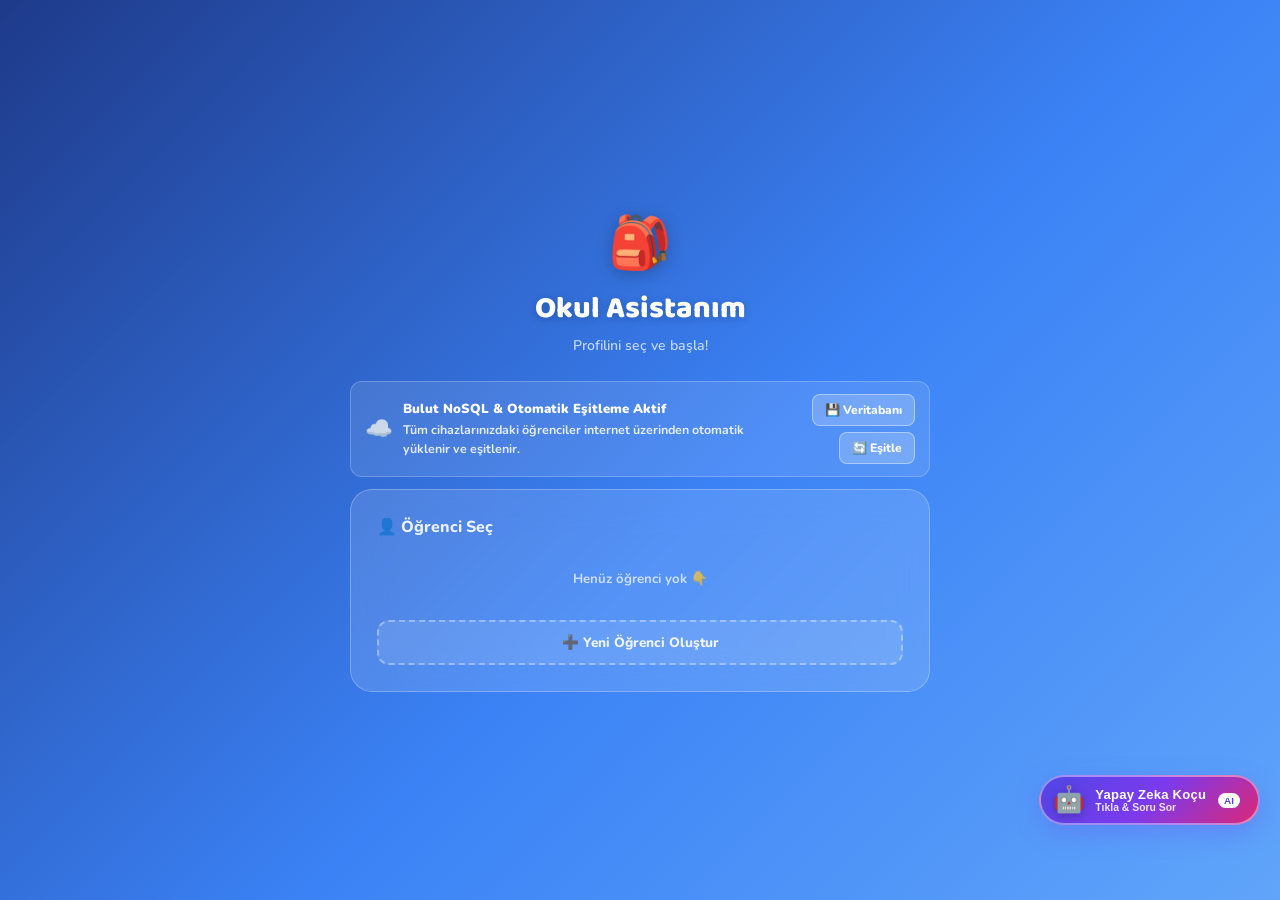
==== index.html @ 0aa65d70 "fix: Replace cloud engine with Puter KV and resilient offline-first sync without false error badges" ====
<!DOCTYPE html>
<html lang="tr">
<head>
  <meta charset="UTF-8"/>
  <meta name="viewport" content="width=device-width, initial-scale=1.0, viewport-fit=cover"/>
  <title>Okul Asistanım 🎒</title>

  <!-- PWA -->
  <link rel="manifest" href="manifest.json"/>
  <meta name="theme-color" content="#3b82f6"/>
  <meta name="mobile-web-app-capable" content="yes"/>
  <!-- iOS -->
  <meta name="apple-mobile-web-app-capable" content="yes"/>
  <meta name="apple-mobile-web-app-status-bar-style" content="black-translucent"/>
  <meta name="apple-mobile-web-app-title" content="Okul"/>
  <link rel="apple-touch-icon" href="icon-192.png"/>
  <!-- Fallback icon (inline SVG as data URI for browsers without PNG) -->
  <link rel="icon" href="data:image/svg+xml,<svg xmlns='http://www.w3.org/2000/svg' viewBox='0 0 100 100'><text y='.9em' font-size='90'>🎒</text></svg>"/>

  <link href="https://fonts.googleapis.com/css2?family=Nunito:wght@400;600;700;800;900&family=Baloo+2:wght@400;600;700;800&display=swap" rel="stylesheet"/>
  <link rel="stylesheet" href="styles.css"/>
</head>
<body>

<!-- ── LOGIN ── -->
<div id="scr-login" class="screen active">
  <div class="login-wrap">
    <div class="login-logo"><span class="logo-icon">🎒</span><h1>Okul Asistanım</h1><p>Profilini seç ve başla!</p></div>

    <!-- Data safety notice -->
    <div class="data-notice">
      <span>☁️</span>
      <div>
        <strong>Bulut NoSQL & Otomatik Eşitleme Aktif</strong>
        Tüm cihazlarınızdaki öğrenciler internet üzerinden otomatik yüklenir ve eşitlenir.
      </div>
      <div style="display:flex;gap:6px;margin-left:auto;flex-wrap:wrap;">
        <button class="notice-imp" onclick="openDatabaseModal()">💾 Veritabanı</button>
        <button class="notice-imp" onclick="CloudDB.pullFromCloud().then(()=>showToast('☁️ Buluttan eşitlendi!','success'))">🔄 Eşitle</button>
      </div>
    </div>
    <div class="glass-card">
      <h2 class="card-label">👤 Öğrenci Seç</h2>
      <div id="studentGrid" class="student-grid"></div>
      <div id="loginPwSection" class="pw-section">
        <div class="selected-info"><span id="selAvatar"></span><span id="selName"></span></div>
        <div class="pw-wrap"><input id="loginPw" type="password" placeholder="Şifreni gir…" onkeydown="if(event.key==='Enter')doLogin()"/><span class="pw-eye" onclick="togglePw('loginPw',this)">👁️</span></div>
        <div id="loginErr" class="err-msg">❌ Şifre yanlış!</div>
        <button class="btn-login" onclick="doLogin()">🚀 Giriş Yap</button>
      </div>
      <button class="btn-new-student" onclick="showScreen('register')">➕ Yeni Öğrenci Oluştur</button>
    </div>
  </div>
</div>

<!-- ── REGISTER ── -->
<div id="scr-register" class="screen">
  <div class="login-wrap">
    <div class="reg-header"><button class="btn-back" onclick="showScreen('login')">← Geri</button><h2>Yeni Öğrenci 🌟</h2></div>
    <div class="glass-card">
      <label class="fl">Avatar Seç</label>
      <div id="avatarPicker" class="avatar-picker"></div>
      <label class="fl">Adın</label>
      <input id="regName" type="text" class="field" placeholder="Adını yaz…" maxlength="20"/>
      <label class="fl">Sınıf</label>
      <select id="regGrade" class="field">
        <option value="1">1. Sınıf</option><option value="2">2. Sınıf</option>
        <option value="3">3. Sınıf</option><option value="4">4. Sınıf</option>
        <option value="5" selected>5. Sınıf</option><option value="6">6. Sınıf</option>
        <option value="7">7. Sınıf</option><option value="8">8. Sınıf</option>
      </select>
      <label class="fl">Şifre <span style="font-weight:600;opacity:.65;font-size:.7rem">(isteğe bağlı)</span></label>
      <div class="pw-wrap"><input id="regPw" type="password" class="field" placeholder="Boş bırakılabilir — şifresiz giriş"/><span class="pw-eye" onclick="togglePw('regPw',this)">👁️</span></div>
      <label class="fl">Şifre Tekrar</label>
      <div class="pw-wrap"><input id="regPw2" type="password" class="field" placeholder="Şifre girdiysen tekrar yaz…"/><span class="pw-eye" onclick="togglePw('regPw2',this)">👁️</span></div>
      <div id="regErr" class="err-msg"></div>
      <button class="btn-login" style="margin-top:10px" onclick="doRegister()">✅ Kaydı Tamamla</button>
    </div>
  </div>
</div>

<!-- ── APP ── -->
<div id="scr-app" class="screen">
  <header class="app-header">
    <div class="ah-logo">🎒 Okul Asistanım</div>
    <div class="ah-right">
      <button class="btn-db-header" onclick="openDatabaseModal()" title="Veritabanı & İşlem Kütüğü (IndexedDB)">💾 <span>Veritabanı</span></button>
      <button class="pp-trigger" onclick="openProfile()">
        <span id="ahAvatar" class="ah-av"></span>
        <span id="ahName" class="ah-name"></span>
        <span class="pp-arrow">▾</span>
      </button>
      <button class="btn-backup" onclick="exportData()" title="Tüm verileri yedekle">💾 Yedek Al</button>
      <button class="btn-logout" onclick="doLogout()">Çıkış</button>
    </div>
  </header>

  <div class="tab-area">

    <!-- SCHEDULE -->
    <div id="tab-schedule" class="tab-panel active">
      <div class="sched-layout">
        <aside class="sched-side">
          <!-- Week nav -->
          <div class="card"><div class="card-h">🗓️ Hafta</div><div class="card-b">
            <div class="week-ctrl">
              <button class="btn-wk" onclick="prevWeek()">←</button>
              <span id="weekLabelTxt" class="week-lbl-txt">Bu Hafta</span>
              <button class="btn-wk" onclick="nextWeek()">→</button>
            </div>
            <button class="btn-apply" onclick="copyLastWeek()" style="margin-top:9px;background:linear-gradient(135deg,#059669,#10b981)">📋 Geçen Haftayı Kopyala</button>
          </div></div>
          <!-- Bulk add -->
          <div class="card"><div class="card-h">⚡ Toplu Ekle</div><div class="card-b">
            <label class="fl" style="margin-bottom:4px">Aktivite</label>
            <select id="bulkActSel" class="field-s"></select>
            <div class="row2" style="margin-top:8px">
              <div class="ig"><label>Başlangıç</label><input type="time" id="schStart" value="08:00"/></div>
              <div class="ig"><label>Bitiş</label><input type="time" id="schEnd" value="14:00"/></div>
            </div>
            <label class="fl" style="margin-bottom:5px">Günler</label>
            <div class="days-tog">
              <button class="dtb on" data-d="1" onclick="togSchDay(this)">Pzt</button>
              <button class="dtb on" data-d="2" onclick="togSchDay(this)">Sal</button>
              <button class="dtb on" data-d="3" onclick="togSchDay(this)">Çar</button>
              <button class="dtb on" data-d="4" onclick="togSchDay(this)">Per</button>
              <button class="dtb on" data-d="5" onclick="togSchDay(this)">Cum</button>
              <button class="dtb" data-d="6" onclick="togSchDay(this)">Cmt</button>
              <button class="dtb" data-d="0" onclick="togSchDay(this)">Paz</button>
            </div>
            <button class="btn-apply" onclick="applyBulkActivity()">✅ Toplu Uygula</button>
          </div></div>
          <!-- Palette -->
          <div class="card"><div class="card-h">🎨 Aktivite</div><div class="card-b">
            <div id="paletteGrid" class="palette"></div>
            <div style="font-size:.68rem;color:var(--muted);font-weight:700;text-align:center;margin-top:7px;">Seç → zaman dilimine tıkla</div>
          </div></div>
          <!-- Stats -->
          <div class="card"><div class="card-h">📊 Günün Özeti</div><div class="card-b" style="display:flex;flex-direction:column;align-items:center">
            <div class="ring-wrap">
              <svg class="ring-svg" width="70" height="70" viewBox="0 0 70 70">
                <defs><linearGradient id="rg" x1="0%" y1="0%" x2="100%" y2="0%">
                  <stop offset="0%" style="stop-color:#3b82f6"/><stop offset="100%" style="stop-color:#8b5cf6"/>
                </linearGradient></defs>
                <circle cx="35" cy="35" r="27" fill="none" stroke="#e2e8f8" stroke-width="7"/>
                <circle id="ringArc" cx="35" cy="35" r="27" fill="none" stroke="url(#rg)" stroke-width="7" stroke-linecap="round"
                  stroke-dasharray="170" stroke-dashoffset="170" transform="rotate(-90 35 35)"/>
              </svg>
              <div class="ring-txt"><div id="ringPct">0%</div><div class="ring-sub">dolu</div></div>
            </div>
            <div id="statsGrid" class="stats-list"></div>
          </div></div>
          <!-- Badges -->
          <div class="card"><div class="card-h">🏆 Rozetler</div><div class="card-b">
            <div class="badge-row">
              <div class="badge" id="bdg-plan">📅 Planlayıcı</div>
              <div class="badge" id="bdg-stud">📚 Çalışkan</div>
              <div class="badge" id="bdg-athl">⚽ Sporcu</div>
              <div class="badge" id="bdg-bal">⚖️ Dengeli</div>
              <div class="badge" id="bdg-earl">🌅 Erken Kuş</div>
            </div>
          </div></div>
          <div class="quote-card"><div id="qText" class="qt"></div><div id="qAuth" class="qa"></div></div>
        </aside>
        <div class="sched-main">
          <div class="motiv-bar"><span id="motivIcon">🌟</span><div><strong id="motivT">Harika bir gün!</strong><div id="motivS">Programını doldurmaya başla 🎯</div></div></div>
          <div id="weekNav" class="week-nav"></div>
          <div class="card">
            <div class="card-h" style="justify-content:space-between">
              <span id="schedTitle">📅 Pazartesi</span>
              <div style="display:flex;gap:8px">
                <span class="sched-tip">✏️ Tıkla → Ata</span>
                <button class="btn-sm" onclick="clearDay()">🗑️ Temizle</button>
              </div>
            </div>
            <div class="card-b" id="schedBody"></div>
          </div>
        </div>
      </div>
    </div>

    <!-- SUBJECTS -->
    <div id="tab-subjects" class="tab-panel">
      <div class="tab-inner">
        <div class="sec-head"><h2>📚 Derslerim</h2><button class="btn-add" onclick="openSubjModal()">➕ Ders Ekle</button></div>
        <div id="subjList" class="subj-list"></div>
      </div>
    </div>

    <!-- HOMEWORK -->
    <div id="tab-homework" class="tab-panel">
      <div class="tab-inner">
        <div class="sec-head"><h2>📝 Ödevlerim</h2><button class="btn-add" onclick="openHwModal()">➕ Ödev Ekle</button></div>
        <div id="hwFilters" class="filter-bar"></div>
        <div id="hwList" class="item-list"></div>
      </div>
    </div>

    <!-- EXAMS -->
    <div id="tab-exams" class="tab-panel">
      <div class="tab-inner">
        <div class="sec-head"><h2>📊 Sınav Sonuçları</h2><button class="btn-add" onclick="openExamModal()">➕ Sınav Ekle</button></div>
        <div id="examFilters" class="filter-bar"></div>
        <div id="examAvgs" class="exam-avgs"></div>
        <div id="examList" class="item-list"></div>
      </div>
    </div>

    <!-- NOTES -->
    <div id="tab-notes" class="tab-panel">
      <div class="tab-inner">
        <div class="sec-head"><h2>🗒️ Notlarım</h2><button class="btn-add" onclick="openNoteModal()">➕ Not Ekle</button></div>
        <div id="notesList"></div>
      </div>
    </div>

    <!-- PRACTICE -->
    <div id="tab-practice" class="tab-panel">
      <div class="tab-inner">
        <div class="sec-head"><h2>🔢 Çalışmalarım</h2><button class="btn-add" onclick="openPrModal()">➕ Çalışma Ekle</button></div>
        <div id="prFilters" class="filter-bar"></div>
        <div id="prOverview" class="exam-avgs"></div>
        <div id="prList" class="item-list"></div>
      </div>
    </div>

  </div><!-- tab-area -->

  <nav class="bot-nav">
    <button class="ni active" data-tab="schedule" onclick="switchTab('schedule',this)"><span>📅</span><b>Programım</b></button>
    <button class="ni" data-tab="subjects" onclick="switchTab('subjects',this)"><span>📚</span><b>Dersler</b></button>
    <button class="ni" data-tab="homework" onclick="switchTab('homework',this)"><span>📝</span><b>Ödevler</b><em id="hwBadge" class="n-badge"></em></button>
    <button class="ni" data-tab="exams" onclick="switchTab('exams',this)"><span>📊</span><b>Sınavlar</b></button>
    <button class="ni" data-tab="notes" onclick="switchTab('notes',this)"><span>🗒️</span><b>Notlarım</b></button>
    <button class="ni" data-tab="practice" onclick="switchTab('practice',this)"><span>🔢</span><b>Çalışma</b></button>
  </nav>
  <!-- PROFILE PANEL -->
  <div id="profileOverlay" class="profile-overlay" onclick="closeProfile()"></div>
  <div id="profilePanel" class="profile-panel">
    <div class="pp-hdr">
      <div class="pp-hdr-left">
        <span id="ppAvatar" class="pp-av-big"></span>
        <div><div id="ppName" class="pp-nm"></div><div id="ppGrade" class="pp-gr"></div></div>
      </div>
      <button class="pp-close" onclick="closeProfile()">✕</button>
    </div>
    <div class="pp-body">
      <div class="pp-sec"><div class="pp-sec-h">📅 Bugünün Özeti</div><div id="ppSummary"></div></div>
      <div class="pp-sec"><div class="pp-sec-h">💡 Asistan Önerileri</div><div id="ppRecs"></div></div>
      <div class="pp-sec"><div class="pp-sec-h">🔐 Şifre Ayarları</div><div id="ppPwSection"></div></div>
    </div>
  </div>

</div><!-- scr-app -->

<!-- MODAL -->
<div id="overlay" class="overlay" onclick="handleOvClick(event)">
  <div class="modal"><div class="modal-head"><span id="modalTitle" class="modal-ttl"></span><button class="modal-x" onclick="closeModal()">✕</button></div><div id="modalBody"></div></div>
</div>

<!-- TOAST -->
<div id="toastWrap" class="toast-wrap"></div>

<script src="https://js.puter.com/v2/"></script>
<script src="db.js"></script>
<script src="cloud-db.js"></script>
<script src="app.js"></script>
<script src="schedule.js"></script>
<script src="subjects.js"></script>
<script src="homework.js"></script>
<script src="exams.js"></script>
<script src="notes.js"></script>
<script src="practice.js"></script>
<script src="ai-bot.js"></script>

<!-- Service Worker kaydı (PWA) -->
<script>
if ('serviceWorker' in navigator) {
  window.addEventListener('load', () => {
    navigator.serviceWorker.register('./sw.js')
      .catch(() => {}); // Sessizce başarısız ol (local file'da normal)
  });
}
</script>
</body>
</html>
---- styles.css ----
/* ── VARS & RESET ── */
*,*::before,*::after{box-sizing:border-box;margin:0;padding:0}
:root{
  --bg:#f0f4ff;--surf:#fff;--bdr:#e2e8f8;--txt:#1e2a4a;--muted:#7a8aaa;
  --blue:#3b82f6;--ind:#6366f1;--pur:#8b5cf6;--grn:#10b981;--amb:#f59e0b;--red:#ef4444;--pink:#ec4899;
  --sh:0 2px 14px rgba(60,80,160,.10);--sh2:0 6px 30px rgba(60,80,160,.16);
  --r:14px;--rs:9px;--t:.2s cubic-bezier(.4,0,.2,1)
}
html{scroll-behavior:smooth}
body{font-family:'Nunito',sans-serif;background:var(--bg);color:var(--txt);min-height:100vh}
::-webkit-scrollbar{width:5px}::-webkit-scrollbar-thumb{background:#c0c8e0;border-radius:10px}

/* ── SCREENS ── */
.screen{display:none;min-height:100vh;flex-direction:column}
.screen.active{display:flex}

/* ── LOGIN / REGISTER ── */
#scr-login,#scr-register{
  background:linear-gradient(135deg,#1e3a8a 0%,#3b82f6 55%,#60a5fa 100%);
  align-items:center;justify-content:center;padding:28px 16px
}
.login-wrap{width:100%;max-width:580px}
.login-logo{text-align:center;margin-bottom:26px}
.logo-icon{font-size:3.2rem;display:block;filter:drop-shadow(0 3px 8px rgba(0,0,0,.25));margin-bottom:6px}
.login-logo h1{font-family:'Baloo 2',cursive;font-size:1.9rem;font-weight:800;color:#fff;text-shadow:0 2px 8px rgba(0,0,0,.2)}
.login-logo p{font-size:.88rem;color:rgba(255,255,255,.7);font-weight:600;margin-top:3px}
.glass-card{background:rgba(255,255,255,.13);backdrop-filter:blur(18px);border:1.5px solid rgba(255,255,255,.25);border-radius:22px;padding:26px}
.card-label{color:#fff;font-size:1rem;font-weight:800;margin-bottom:14px;opacity:.9}
.student-grid{display:grid;grid-template-columns:repeat(auto-fill,minmax(110px,1fr));gap:10px;margin-bottom:14px}
.s-card{background:rgba(255,255,255,.15);border:2px solid rgba(255,255,255,.2);border-radius:14px;padding:14px 8px;text-align:center;cursor:pointer;transition:var(--t)}
.s-card:hover,.s-card.sel{background:rgba(255,255,255,.28);border-color:rgba(255,255,255,.65);transform:translateY(-3px)}
.s-card .sav{font-size:2rem;display:block;margin-bottom:5px}
.s-card .snm{font-size:.8rem;font-weight:800;color:#fff}
.s-card .sgr{font-size:.68rem;font-weight:700;color:rgba(255,255,255,.65);margin-top:2px}
.pw-section{background:rgba(255,255,255,.1);border-radius:12px;padding:14px;margin-bottom:12px;display:none;animation:fadeUp .25s ease}
.pw-section.show{display:block}
@keyframes fadeUp{from{opacity:0;transform:translateY(5px)}to{opacity:1;transform:translateY(0)}}
.selected-info{display:flex;align-items:center;gap:10px;margin-bottom:10px;font-size:1rem;font-weight:800;color:#fff}
.pw-wrap{position:relative}
.pw-wrap input,.field{width:100%;padding:10px 42px 10px 13px;border:1.5px solid rgba(255,255,255,.3);border-radius:9px;background:rgba(255,255,255,.15);color:#fff;font-family:'Nunito',sans-serif;font-size:.9rem;font-weight:700;outline:none;transition:border-color var(--t)}
.pw-wrap input::placeholder,.field::placeholder{color:rgba(255,255,255,.45)}
.pw-wrap input:focus,.field:focus{border-color:rgba(255,255,255,.7);background:rgba(255,255,255,.22)}
.field{padding:10px 13px;margin-bottom:4px}
select.field option{background:#1e3a8a;color:#fff}
.pw-eye{position:absolute;right:12px;top:50%;transform:translateY(-50%);cursor:pointer;font-size:.95rem}
.err-msg{font-size:.76rem;color:#fca5a5;font-weight:700;margin-top:5px;display:none}
.err-msg.show{display:block}
.btn-login{width:100%;padding:11px;background:#fff;color:#1e3a8a;border:none;border-radius:9px;font-family:'Nunito',sans-serif;font-size:.92rem;font-weight:800;cursor:pointer;transition:var(--t);display:block;margin-top:10px}
.btn-login:hover{background:#e0e7ff;transform:translateY(-1px)}
.btn-new-student{width:100%;padding:11px;background:rgba(255,255,255,.1);color:rgba(255,255,255,.9);border:2px dashed rgba(255,255,255,.35);border-radius:12px;font-family:'Nunito',sans-serif;font-size:.85rem;font-weight:800;cursor:pointer;transition:var(--t);display:flex;align-items:center;justify-content:center;gap:8px;margin-top:8px}
.btn-new-student:hover{background:rgba(255,255,255,.2);border-color:rgba(255,255,255,.6)}

/* data safety notice on login */
.data-notice{display:flex;align-items:center;gap:10px;background:rgba(255,255,255,.1);border:1.5px solid rgba(255,255,255,.22);border-radius:12px;padding:12px 14px;margin-bottom:12px;font-size:.78rem;font-weight:700;color:rgba(255,255,255,.85);line-height:1.45}
.data-notice span{font-size:1.4rem;flex-shrink:0}
.data-notice strong{display:block;font-weight:900;font-size:.82rem;color:#fff;margin-bottom:2px}
.notice-imp{margin-left:auto;flex-shrink:0;padding:7px 12px;background:rgba(255,255,255,.2);border:1.5px solid rgba(255,255,255,.4);color:#fff;border-radius:8px;font-family:'Nunito',sans-serif;font-size:.76rem;font-weight:800;cursor:pointer;white-space:nowrap;transition:var(--t)}
.notice-imp:hover{background:rgba(255,255,255,.32)}
.reg-header{display:flex;align-items:center;gap:12px;margin-bottom:20px}
.btn-back{background:rgba(255,255,255,.15);border:1.5px solid rgba(255,255,255,.3);color:#fff;border-radius:9px;padding:7px 14px;font-family:'Nunito',sans-serif;font-size:.82rem;font-weight:800;cursor:pointer;transition:var(--t)}
.btn-back:hover{background:rgba(255,255,255,.25)}
.reg-header h2{font-family:'Baloo 2',cursive;font-size:1.35rem;font-weight:800;color:#fff}
.fl{display:block;font-size:.7rem;font-weight:800;color:rgba(255,255,255,.75);text-transform:uppercase;letter-spacing:.5px;margin-bottom:5px;margin-top:10px}
.avatar-picker{display:grid;grid-template-columns:repeat(6,1fr);gap:7px;margin-bottom:6px}
.av-opt{aspect-ratio:1;display:flex;align-items:center;justify-content:center;font-size:1.5rem;border-radius:9px;border:2px solid rgba(255,255,255,.2);background:rgba(255,255,255,.1);cursor:pointer;transition:var(--t)}
.av-opt:hover,.av-opt.sel{background:rgba(255,255,255,.3);border-color:#fff;transform:scale(1.1)}

/* ── APP ── */
#scr-app{background:var(--bg)}
.app-header{background:linear-gradient(135deg,#1e3a8a,#3b82f6);color:#fff;height:58px;display:flex;align-items:center;padding:0 18px;gap:10px;box-shadow:0 3px 18px rgba(30,58,138,.3);position:sticky;top:0;z-index:50;flex-shrink:0}
.ah-logo{font-family:'Baloo 2',cursive;font-size:1.1rem;font-weight:800}
.ah-right{margin-left:auto;display:flex;align-items:center;gap:8px}
.ah-av{font-size:1.3rem}
.ah-name{font-size:.8rem;font-weight:800;opacity:.9}
.btn-logout{background:rgba(255,255,255,.15);border:1.5px solid rgba(255,255,255,.3);color:#fff;border-radius:8px;padding:5px 11px;font-family:'Nunito',sans-serif;font-size:.76rem;font-weight:800;cursor:pointer;transition:var(--t)}
.btn-logout:hover{background:rgba(255,255,255,.25)}
.btn-backup{background:rgba(16,185,129,.25);border:1.5px solid rgba(16,185,129,.5);color:#fff;border-radius:8px;padding:5px 11px;font-family:'Nunito',sans-serif;font-size:.76rem;font-weight:800;cursor:pointer;transition:var(--t)}
.btn-backup:hover{background:rgba(16,185,129,.4)}
.tab-area{flex:1;overflow-y:auto;padding-bottom:72px}
.tab-panel{display:none}.tab-panel.active{display:block}
.bot-nav{position:fixed;bottom:0;left:0;right:0;height:66px;background:var(--surf);border-top:1.5px solid var(--bdr);display:flex;z-index:50;box-shadow:0 -3px 16px rgba(60,80,160,.09)}
.ni{flex:1;display:flex;flex-direction:column;align-items:center;justify-content:center;gap:2px;border:none;background:transparent;font-family:'Nunito',sans-serif;cursor:pointer;position:relative;transition:var(--t)}
.ni:hover{background:#f8faff}
.ni span{font-size:1.25rem}
.ni b{font-size:.6rem;font-weight:800;color:var(--muted);letter-spacing:.3px}
.ni.active b{color:var(--blue)}
.ni.active::after{content:'';position:absolute;top:0;left:20%;right:20%;height:3px;background:var(--blue);border-radius:0 0 4px 4px}
.n-badge{display:none;position:absolute;top:8px;right:calc(50% - 16px);background:var(--red);color:#fff;font-size:.58rem;font-weight:900;min-width:15px;height:15px;border-radius:50px;align-items:center;justify-content:center;padding:0 3px;font-style:normal}
.n-badge.show{display:flex}

/* ── TABS INNER ── */
.tab-inner{max-width:860px;margin:0 auto;padding:18px 14px}
.sec-head{display:flex;align-items:center;justify-content:space-between;margin-bottom:14px}
.sec-head h2{font-family:'Baloo 2',cursive;font-size:1.25rem;font-weight:800}
.btn-add{display:inline-flex;align-items:center;gap:5px;padding:8px 16px;background:linear-gradient(135deg,#1e3a8a,#3b82f6);color:#fff;border:none;border-radius:50px;font-family:'Nunito',sans-serif;font-size:.82rem;font-weight:800;cursor:pointer;transition:var(--t)}
.btn-add:hover{opacity:.9;transform:translateY(-1px);box-shadow:0 4px 14px rgba(59,130,246,.4)}
.filter-bar{display:flex;gap:7px;flex-wrap:wrap;margin-bottom:14px}
.fb{padding:5px 13px;border-radius:50px;border:1.5px solid var(--bdr);background:var(--surf);font-family:'Nunito',sans-serif;font-size:.76rem;font-weight:800;cursor:pointer;color:var(--muted);transition:var(--t)}
.fb:hover,.fb.on{background:var(--blue);border-color:var(--blue);color:#fff}
.item-list{display:flex;flex-direction:column;gap:9px}
.empty{text-align:center;padding:44px 20px;color:var(--muted)}
.empty .eic{font-size:2.8rem;margin-bottom:10px}
.empty .etl{font-size:.95rem;font-weight:800;margin-bottom:4px}
.empty .esb{font-size:.8rem;font-weight:600}

/* ── CARDS ── */
.card{background:var(--surf);border-radius:var(--r);box-shadow:var(--sh);border:1.5px solid var(--bdr);overflow:hidden}
.card-h{padding:12px 15px;border-bottom:1.5px solid var(--bdr);font-weight:800;font-size:.88rem;display:flex;align-items:center;gap:7px}
.card-b{padding:13px 15px}

/* ── SCHEDULE ── */
.sched-layout{max-width:1380px;margin:0 auto;padding:18px 14px;display:grid;grid-template-columns:252px 1fr;gap:18px}
.sched-side{display:flex;flex-direction:column;gap:14px}
.sched-main{min-width:0}
.row2{display:grid;grid-template-columns:1fr 1fr;gap:7px;margin-bottom:8px}
.ig label{display:block;font-size:.67rem;font-weight:800;color:var(--muted);text-transform:uppercase;letter-spacing:.4px;margin-bottom:3px}
.ig input[type="time"]{width:100%;padding:7px 8px;border:1.5px solid var(--bdr);border-radius:var(--rs);font-family:'Nunito',sans-serif;font-size:.82rem;font-weight:700;color:var(--txt);background:#f8faff;outline:none}
.ig input[type="time"]:focus{border-color:var(--blue)}
.days-tog{display:flex;gap:3px;flex-wrap:wrap;margin-bottom:8px}
.dtb{flex:1;min-width:24px;padding:4px 2px;border-radius:6px;border:1.5px solid var(--bdr);background:#f8faff;font-family:'Nunito',sans-serif;font-size:.65rem;font-weight:800;cursor:pointer;text-align:center;transition:var(--t);color:var(--muted)}
.dtb.on{background:var(--blue);border-color:var(--blue);color:#fff}
.btn-apply{width:100%;padding:8px;border-radius:var(--rs);background:linear-gradient(135deg,#3b82f6,#6366f1);color:#fff;border:none;font-family:'Nunito',sans-serif;font-weight:800;font-size:.83rem;cursor:pointer;transition:var(--t)}
.btn-apply:hover{opacity:.9;transform:translateY(-1px)}
.palette{display:grid;grid-template-columns:1fr 1fr;gap:5px}
.pi{border-radius:var(--rs);padding:7px 5px;display:flex;flex-direction:column;align-items:center;gap:2px;cursor:pointer;border:2px solid transparent;transition:var(--t);position:relative}
.pi:hover{transform:translateY(-2px)}
.pi-em{font-size:1.25rem}.pi-lbl{font-size:.64rem;font-weight:800;color:#fff;text-align:center;line-height:1.2}
.pi-add{background:#e2e8f8;border:2px dashed #a0aec0}.pi-add .pi-lbl{color:var(--muted)}.pi-add:hover{background:#d1d9f0}
.pi-sil{background:#94a3b8}.pi-sil .pi-lbl{color:#fff}
/* delete button on palette item */
.pi-del{position:absolute;top:3px;right:3px;width:16px;height:16px;border-radius:4px;border:none;background:rgba(0,0,0,.25);color:#fff;font-size:.6rem;display:flex;align-items:center;justify-content:center;cursor:pointer;opacity:0;transition:opacity .15s;line-height:1;padding:0}
.pi:hover .pi-del{opacity:1}
.pi-del:hover{background:rgba(0,0,0,.5)}
/* old static color classes kept for fallback compatibility */
.pi-okul{background:#3b82f6}.pi-odev{background:#8b5cf6}.pi-oyun{background:#f59e0b}.pi-spor{background:#10b981}
.pi-yemek{background:#ef4444}.pi-uyku{background:#6366f1}.pi-dinl{background:#ec4899}
/* ring */
.ring-wrap{position:relative;display:inline-flex;align-items:center;justify-content:center;margin:0 auto 12px}
.ring-svg{transform:rotate(-90deg)}
.ring-txt{position:absolute;text-align:center}
#ringPct{font-family:'Baloo 2',cursive;font-size:1.15rem;font-weight:900}
.ring-sub{font-size:.6rem;font-weight:800;color:var(--muted)}
.stats-list{width:100%;display:flex;flex-direction:column;gap:6px}
.stat-r{display:flex;align-items:center;gap:7px}
.stat-dot{width:8px;height:8px;border-radius:50%;flex-shrink:0}
.stat-lbl{font-size:.76rem;font-weight:700;flex:1}
.stat-val{font-size:.74rem;font-weight:800;color:var(--muted)}
.stat-bar{flex:2;height:5px;background:var(--bdr);border-radius:50px;overflow:hidden}
.stat-fill{height:100%;border-radius:50px;transition:width .5s}
/* badges */
.badge-row{display:flex;flex-wrap:wrap;gap:5px}
.badge{background:linear-gradient(135deg,#fef3c7,#fde68a);border:1.5px solid #f59e0b;border-radius:50px;padding:3px 9px;font-size:.68rem;font-weight:800;color:#92400e;display:flex;align-items:center;gap:3px;opacity:.3;transition:opacity .4s,transform .4s}
.badge.on{opacity:1;transform:scale(1.05)}
/* quote */
.quote-card{background:linear-gradient(135deg,#fef3c7,#fffbeb);border:1.5px solid #fde68a;border-radius:var(--r);padding:12px 14px;font-size:.78rem;font-weight:700;color:#92400e;line-height:1.5;position:relative}
.quote-card::before{content:'"';font-size:2.4rem;font-family:'Baloo 2',cursive;position:absolute;top:-2px;left:7px;opacity:.18;line-height:1;color:#f59e0b}
.qt{padding-left:13px}.qa{margin-top:4px;padding-left:13px;font-size:.67rem;opacity:.65}
/* motiv */
.motiv-bar{background:linear-gradient(135deg,#059669,#10b981);color:#fff;border-radius:var(--r);padding:11px 15px;display:flex;align-items:center;gap:10px;box-shadow:0 4px 14px rgba(16,185,129,.28);margin-bottom:14px}
.motiv-bar span{font-size:1.5rem}
.motiv-bar strong{font-weight:900;font-size:.9rem;display:block}
.motiv-bar div div{font-size:.8rem;font-weight:700;opacity:.9}
/* week nav */
.week-nav{display:flex;gap:5px;margin-bottom:14px;flex-wrap:wrap}
.dtab{flex:1;min-width:68px;padding:7px 5px;border-radius:var(--rs);background:var(--surf);border:1.5px solid var(--bdr);text-align:center;cursor:pointer;transition:var(--t);box-shadow:var(--sh)}
.dtab:hover{border-color:var(--blue);transform:translateY(-2px)}
.dtab.on{background:linear-gradient(135deg,#1e3a8a,#3b82f6);border-color:transparent;color:#fff;box-shadow:0 4px 14px rgba(59,130,246,.35);transform:translateY(-2px)}
.dtab .dn{font-size:.73rem;font-weight:800}
.dtab .df{margin-top:3px;height:3px;border-radius:50px;background:rgba(59,130,246,.2);overflow:hidden}
.dtab.on .df{background:rgba(255,255,255,.25)}
.dtab .dfb{height:100%;background:var(--blue);border-radius:50px;transition:width .5s}
.dtab.on .dfb{background:rgba(255,255,255,.8)}
.sched-tip{font-size:.73rem;color:var(--muted);font-weight:600;background:#f0f4ff;padding:4px 10px;border-radius:50px;border:1px solid var(--bdr)}
.btn-sm{padding:4px 10px;border-radius:50px;border:1.5px solid var(--bdr);background:#f8faff;font-family:'Nunito',sans-serif;font-size:.73rem;font-weight:800;cursor:pointer;transition:var(--t)}
.btn-sm:hover{background:#e2e8f0}
/* time slots */
.tslot{display:grid;grid-template-columns:52px 1fr;margin-bottom:3px;border-radius:var(--rs);overflow:hidden}
.tlbl{background:#f8faff;border:1.5px solid var(--bdr);border-right:none;display:flex;flex-direction:column;align-items:center;justify-content:center;padding:5px 3px;border-radius:var(--rs) 0 0 var(--rs)}
.tlbl .th{font-size:.73rem;font-weight:800}
.now-b{display:inline-flex;align-items:center;background:#10b981;color:#fff;font-size:.57rem;font-weight:800;padding:1px 5px;border-radius:50px;animation:pulse 2s infinite}
@keyframes pulse{0%,100%{opacity:1}50%{opacity:.5}}
.sc{border:1.5px solid var(--bdr);border-left:none;border-radius:0 var(--rs) var(--rs) 0;min-height:43px;display:flex;align-items:center;padding:5px 10px;cursor:pointer;position:relative;overflow:hidden;transition:var(--t);background:#fafbff}
.sc::before{content:'';position:absolute;left:0;top:0;bottom:0;width:4px;background:transparent;transition:var(--t)}
.sc:hover{background:#f0f4ff}
.sc.c-okul{background:#eff6ff}.sc.c-okul::before{background:#3b82f6}
.sc.c-odev{background:#f5f3ff}.sc.c-odev::before{background:#8b5cf6}
.sc.c-oyun{background:#fffbeb}.sc.c-oyun::before{background:#f59e0b}
.sc.c-spor{background:#ecfdf5}.sc.c-spor::before{background:#10b981}
.sc.c-yemek{background:#fef2f2}.sc.c-yemek::before{background:#ef4444}
.sc.c-uyku{background:#eef2ff}.sc.c-uyku::before{background:#6366f1}
.sc.c-dinlenme{background:#fdf2f8}.sc.c-dinlenme::before{background:#ec4899}
.sc-inner{display:flex;align-items:center;gap:7px}
.sc-em{font-size:1rem}
.sc-nm{font-size:.78rem;font-weight:800}
.sc-nt{font-size:.68rem;font-weight:600;color:var(--muted);margin-top:1px}
.sc-empty{color:#c5cee8;font-size:.72rem;font-weight:700}

/* ── SUBJECTS ── */
.subj-list{display:grid;grid-template-columns:repeat(auto-fill,minmax(250px,1fr));gap:11px}
.sj-card{background:var(--surf);border-radius:var(--r);border:1.5px solid var(--bdr);box-shadow:var(--sh);padding:14px;display:flex;align-items:center;gap:11px;position:relative;overflow:hidden;transition:var(--t)}
.sj-card:hover{transform:translateY(-2px);box-shadow:var(--sh2)}
.sj-bar{position:absolute;left:0;top:0;bottom:0;width:5px}
.sj-icon{width:42px;height:42px;border-radius:11px;display:flex;align-items:center;justify-content:center;font-size:1.35rem;flex-shrink:0}
.sj-nm{font-size:.88rem;font-weight:800}
.sj-tc{font-size:.7rem;font-weight:600;color:var(--muted);margin-top:2px}
.sj-acts{display:flex;gap:4px;margin-left:auto}
.ib{width:28px;height:28px;border-radius:7px;border:1.5px solid var(--bdr);background:#f8faff;cursor:pointer;font-size:.82rem;display:flex;align-items:center;justify-content:center;transition:var(--t)}
.ib:hover{background:#e2e8f0;transform:scale(1.05)}.ib.del:hover{background:#fef2f2;border-color:#fca5a5}

/* ── HOMEWORK ── */
.hw-card{background:var(--surf);border-radius:var(--r);border:1.5px solid var(--bdr);box-shadow:var(--sh);padding:13px 15px;display:flex;align-items:flex-start;gap:11px;transition:var(--t)}
.hw-card:hover{transform:translateX(2px)}
.hw-card.done{opacity:.55}
.hw-chk{width:23px;height:23px;border-radius:7px;border:2px solid var(--bdr);flex-shrink:0;cursor:pointer;display:flex;align-items:center;justify-content:center;transition:var(--t);margin-top:2px;font-size:.88rem}
.hw-chk:hover{border-color:var(--blue)}
.hw-card.done .hw-chk{background:var(--grn);border-color:var(--grn);color:#fff}
.hw-inf{flex:1;min-width:0}
.hw-ttl{font-size:.88rem;font-weight:800}
.hw-card.done .hw-ttl{text-decoration:line-through;opacity:.6}
.hw-meta{display:flex;gap:7px;align-items:center;margin-top:4px;flex-wrap:wrap}
.subj-tag{font-size:.66rem;font-weight:800;padding:2px 8px;border-radius:50px;color:#fff}
.hw-due{font-size:.7rem;font-weight:700;color:var(--muted)}
.hw-due.urg{color:var(--red);font-weight:800}
.hw-due.soo{color:var(--amb);font-weight:800}
.prio-dot{width:7px;height:7px;border-radius:50%;flex-shrink:0}
.hw-nt{font-size:.7rem;color:var(--muted);font-weight:600;margin-top:2px}
.hw-acts{display:flex;gap:4px;margin-left:auto}

/* ── EXAMS ── */
.exam-avgs{display:grid;grid-template-columns:repeat(auto-fill,minmax(150px,1fr));gap:10px;margin-bottom:18px}
.avg-card{background:var(--surf);border-radius:var(--r);border:1.5px solid var(--bdr);box-shadow:var(--sh);padding:13px;text-align:center}
.avg-subj{font-size:.75rem;font-weight:800;color:var(--muted);margin-bottom:3px}
.avg-scr{font-family:'Baloo 2',cursive;font-size:1.75rem;font-weight:900}
.avg-lbl{font-size:.66rem;font-weight:700;color:var(--muted)}
.exam-card{background:var(--surf);border-radius:var(--r);border:1.5px solid var(--bdr);box-shadow:var(--sh);padding:13px 15px;display:flex;align-items:center;gap:11px;transition:var(--t)}
.exam-card:hover{transform:translateX(2px)}
.ex-score{width:50px;height:50px;border-radius:12px;display:flex;flex-direction:column;align-items:center;justify-content:center;flex-shrink:0}
.ex-sv{font-family:'Baloo 2',cursive;font-size:1.2rem;font-weight:900;line-height:1}
.ex-sm{font-size:.58rem;font-weight:700;opacity:.65}
.ex-inf{flex:1}
.ex-sub{font-size:.86rem;font-weight:800}
.ex-meta{display:flex;gap:7px;margin-top:3px;flex-wrap:wrap;align-items:center}
.ex-typ{font-size:.66rem;font-weight:800;padding:2px 8px;border-radius:50px}
.ty-y{background:#eff6ff;color:#3b82f6}.ty-s{background:#f5f3ff;color:#8b5cf6}
.ex-dt{font-size:.7rem;font-weight:600;color:var(--muted)}
.ex-nt{font-size:.7rem;color:var(--muted);margin-top:2px}
.ex-acts{display:flex;gap:4px}
.sa{color:#3b82f6}.sb{color:#10b981}.sc2{color:#f59e0b}.sd{color:#ef4444}
.sa-bg{background:#eff6ff}.sb-bg{background:#ecfdf5}.sc2-bg{background:#fffbeb}.sd-bg{background:#fef2f2}

/* ── NOTES ── */
.notes-group{margin-bottom:18px}
.ng-head{display:flex;align-items:center;gap:7px;margin-bottom:9px}
.ng-dot{width:9px;height:9px;border-radius:50%}
.ng-nm{font-size:.88rem;font-weight:800}
.ng-cnt{font-size:.7rem;color:var(--muted);font-weight:700;margin-left:4px}
.notes-grid{display:grid;grid-template-columns:repeat(auto-fill,minmax(230px,1fr));gap:9px}
.note-card{background:var(--surf);border-radius:var(--r);border:1.5px solid var(--bdr);box-shadow:var(--sh);padding:13px;cursor:pointer;transition:var(--t);position:relative}
.note-card:hover{transform:translateY(-2px);box-shadow:var(--sh2)}
.nc-acts{position:absolute;top:7px;right:7px;display:flex;gap:4px;opacity:0;transition:var(--t)}
.note-card:hover .nc-acts{opacity:1}
.nc-ttl{font-size:.85rem;font-weight:800;margin-bottom:5px}
.nc-prev{font-size:.74rem;color:var(--muted);font-weight:600;line-height:1.5;display:-webkit-box;-webkit-line-clamp:3;-webkit-box-orient:vertical;overflow:hidden}
.nc-dt{font-size:.64rem;color:var(--muted);font-weight:700;margin-top:7px}
.note-view{font-size:.86rem;font-weight:600;color:var(--txt);line-height:1.7;white-space:pre-wrap;background:#f8faff;border-radius:var(--rs);padding:13px;min-height:80px;border:1.5px solid var(--bdr)}

/* ── MODAL ── */
.overlay{position:fixed;inset:0;background:rgba(15,23,42,.55);backdrop-filter:blur(4px);z-index:200;display:flex;align-items:center;justify-content:center;opacity:0;pointer-events:none;transition:opacity .22s}
.overlay.open{opacity:1;pointer-events:all}
.modal{background:var(--surf);border-radius:20px;padding:24px;width:min(500px,95vw);max-height:90vh;overflow-y:auto;box-shadow:0 22px 70px rgba(0,0,0,.24);transform:scale(.96) translateY(8px);transition:transform .22s cubic-bezier(.34,1.56,.64,1)}
.overlay.open .modal{transform:scale(1) translateY(0)}
.modal-head{display:flex;align-items:center;justify-content:space-between;margin-bottom:16px}
.modal-ttl{font-family:'Baloo 2',cursive;font-size:1.1rem;font-weight:800}
.modal-x{width:28px;height:28px;border-radius:7px;border:1.5px solid var(--bdr);background:#f8faff;cursor:pointer;font-size:.95rem;display:flex;align-items:center;justify-content:center;transition:var(--t)}
.modal-x:hover{background:#e2e8f0}
.mfg{margin-bottom:13px}
.mfg label{display:block;font-size:.71rem;font-weight:800;color:var(--muted);text-transform:uppercase;letter-spacing:.4px;margin-bottom:5px}
.mfg input,.mfg select,.mfg textarea{width:100%;padding:9px 12px;border:1.5px solid var(--bdr);border-radius:var(--rs);font-family:'Nunito',sans-serif;font-size:.87rem;font-weight:600;color:var(--txt);background:#f8faff;outline:none;transition:border-color var(--t)}
.mfg input:focus,.mfg select:focus,.mfg textarea:focus{border-color:var(--blue);background:#fff}
.mfg textarea{resize:vertical;min-height:90px}
.m2{display:grid;grid-template-columns:1fr 1fr;gap:11px}
.mfoot{display:flex;gap:9px;margin-top:16px}
.btn-save{flex:1;padding:10px;background:linear-gradient(135deg,#1e3a8a,#3b82f6);color:#fff;border:none;border-radius:var(--rs);font-family:'Nunito',sans-serif;font-weight:800;font-size:.87rem;cursor:pointer;transition:var(--t)}
.btn-save:hover{opacity:.9;transform:translateY(-1px)}
.btn-cancel{padding:10px 18px;background:#f1f5f9;color:var(--muted);border:none;border-radius:var(--rs);font-family:'Nunito',sans-serif;font-weight:800;font-size:.87rem;cursor:pointer;transition:var(--t)}
.btn-cancel:hover{background:#e2e8f0}
/* schedule modal cats */
.scat-grid{display:grid;grid-template-columns:repeat(4,1fr);gap:7px;margin-bottom:13px}
.scat-btn{display:flex;flex-direction:column;align-items:center;gap:4px;padding:9px 5px;border-radius:var(--rs);border:2px solid var(--bdr);cursor:pointer;transition:var(--t);background:#f8faff}
.scat-btn:hover{transform:translateY(-2px);border-color:var(--blue)}
.scat-btn.sel{border-color:transparent;color:#fff}
.scat-btn.mc-okul.sel{background:#3b82f6}.scat-btn.mc-odev.sel{background:#8b5cf6}.scat-btn.mc-oyun.sel{background:#f59e0b}
.scat-btn.mc-spor.sel{background:#10b981}.scat-btn.mc-yemek.sel{background:#ef4444}
.scat-btn.mc-uyku.sel{background:#6366f1}.scat-btn.mc-dinlenme.sel{background:#ec4899}
.scat-btn .se{font-size:1.25rem}.scat-btn .sl{font-size:.65rem;font-weight:800;text-align:center;line-height:1.2}
/* color picker */
.color-grid{display:flex;flex-wrap:wrap;gap:6px}
.co{width:26px;height:26px;border-radius:7px;cursor:pointer;border:3px solid transparent;transition:var(--t)}
.co:hover,.co.sel{border-color:#1e2a4a;transform:scale(1.15)}
/* priority */
.prio-row{display:grid;grid-template-columns:1fr 1fr 1fr;gap:7px}
.prio-btn{padding:7px 5px;border-radius:var(--rs);border:2px solid var(--bdr);cursor:pointer;text-align:center;transition:var(--t);font-size:.73rem;font-weight:800}
.prio-btn:hover{transform:translateY(-2px)}
.prio-btn.sel{border-color:transparent;color:#fff}
.prio-btn.ph.sel{background:var(--red)}.prio-btn.pn.sel{background:var(--amb)}.prio-btn.pl.sel{background:var(--grn)}

/* ── TOAST ── */
.toast-wrap{position:fixed;bottom:74px;right:14px;z-index:300;display:flex;flex-direction:column;gap:7px}
.toast{background:#1e2a4a;color:#fff;padding:9px 15px;border-radius:11px;font-size:.8rem;font-weight:700;box-shadow:0 6px 24px rgba(0,0,0,.22);animation:tin .28s cubic-bezier(.34,1.56,.64,1);max-width:270px}
@keyframes tin{from{opacity:0;transform:translateX(28px) scale(.9)}to{opacity:1;transform:translateX(0) scale(1)}}
.toast.out{animation:tout .25s ease forwards}
@keyframes tout{to{opacity:0;transform:translateX(28px) scale(.9)}}

/* ── SLOT DELETE BTN ── */
.slot-del{position:absolute;top:4px;right:6px;width:19px;height:19px;border-radius:5px;border:none;background:rgba(0,0,0,.18);color:#fff;font-size:.65rem;cursor:pointer;display:flex;align-items:center;justify-content:center;opacity:0;transition:opacity .15s;padding:0;line-height:1;z-index:2}
.sc:hover .slot-del{opacity:1}
.slot-del:hover{background:rgba(0,0,0,.42)!important}

/* ── PRACTICE CARDS ── */
.pr-card{background:var(--surf);border-radius:var(--r);border:1.5px solid var(--bdr);box-shadow:var(--sh);padding:13px 15px;display:flex;align-items:flex-start;gap:12px;transition:var(--t)}
.pr-card:hover{transform:translateX(2px)}
.pr-score{width:58px;flex-shrink:0;border-radius:12px;display:flex;flex-direction:column;align-items:center;justify-content:center;padding:9px 5px}
.pr-pct{font-family:'Baloo 2',cursive;font-size:1.2rem;font-weight:900;line-height:1}
.pr-lbl2{font-size:.58rem;font-weight:700;opacity:.65;margin-top:2px}
.pr-inf{flex:1;min-width:0}.pr-topic{font-size:.9rem;font-weight:800;margin-bottom:4px}
.pr-meta{display:flex;gap:7px;align-items:center;flex-wrap:wrap;margin-bottom:5px}
.pr-stats{display:flex;gap:9px;flex-wrap:wrap;margin-bottom:3px}
.pr-stat{font-size:.74rem;font-weight:800}
.pr-stat.grn{color:#10b981}.pr-stat.red{color:#ef4444}.pr-stat.mut{color:var(--muted)}
.pr-note{font-size:.73rem;color:var(--muted);font-weight:600;margin-top:3px;line-height:1.5}
.pr-acts{display:flex;gap:4px;flex-shrink:0}

/* ── WEEK CONTROLS ── */
.week-ctrl{display:flex;align-items:center;gap:6px}
.btn-wk{width:30px;height:30px;border-radius:8px;border:1.5px solid var(--bdr);background:#f8faff;font-size:1rem;cursor:pointer;display:flex;align-items:center;justify-content:center;transition:var(--t);flex-shrink:0}
.btn-wk:hover{background:var(--blue);color:#fff;border-color:var(--blue)}
.week-lbl-txt{flex:1;font-size:.72rem;font-weight:800;color:var(--txt);text-align:center;line-height:1.3}
.dtab-date{display:block;font-size:.58rem;font-weight:700;opacity:.7;margin-top:2px}
.today-tab{box-shadow:0 0 0 2px #10b981!important}
.field-s{width:100%;padding:7px 10px;border:1.5px solid var(--bdr);border-radius:var(--rs);font-family:'Nunito',sans-serif;font-size:.83rem;font-weight:700;color:var(--txt);background:#f8faff;outline:none;cursor:pointer}
.field-s:focus{border-color:var(--blue)}

/* ── PROFILE TRIGGER ── */
.pp-trigger{display:flex;align-items:center;gap:6px;background:rgba(255,255,255,.15);border:1.5px solid rgba(255,255,255,.3);color:#fff;border-radius:8px;padding:5px 11px;font-family:'Nunito',sans-serif;font-size:.8rem;font-weight:800;cursor:pointer;transition:var(--t)}
.pp-trigger:hover{background:rgba(255,255,255,.28)}
.pp-arrow{font-size:.65rem;opacity:.7}

/* ── PROFILE PANEL ── */
.profile-overlay{position:fixed;inset:0;background:rgba(15,23,42,.4);z-index:180;opacity:0;pointer-events:none;transition:opacity .25s}
.profile-overlay.open{opacity:1;pointer-events:all}
.profile-panel{position:fixed;top:0;right:0;bottom:0;width:340px;max-width:96vw;background:var(--surf);box-shadow:-8px 0 40px rgba(0,0,0,.18);z-index:190;display:flex;flex-direction:column;transform:translateX(100%);transition:transform .28s cubic-bezier(.4,0,.2,1);overflow:hidden}
.profile-panel.open{transform:translateX(0)}
.pp-hdr{background:linear-gradient(135deg,#1e3a8a,#3b82f6);padding:20px 18px 16px;display:flex;align-items:center;justify-content:space-between;flex-shrink:0}
.pp-hdr-left{display:flex;align-items:center;gap:12px}
.pp-av-big{font-size:2.3rem;filter:drop-shadow(0 2px 6px rgba(0,0,0,.2))}
.pp-nm{font-family:'Baloo 2',cursive;font-size:1.1rem;font-weight:900;color:#fff}
.pp-gr{font-size:.76rem;font-weight:700;color:rgba(255,255,255,.75)}
.pp-close{width:30px;height:30px;border-radius:8px;border:1.5px solid rgba(255,255,255,.3);background:rgba(255,255,255,.15);color:#fff;font-size:.95rem;cursor:pointer;display:flex;align-items:center;justify-content:center;transition:var(--t)}
.pp-close:hover{background:rgba(255,255,255,.28)}
.pp-body{flex:1;overflow-y:auto;padding:16px}
.pp-sec{margin-bottom:18px}
.pp-sec-h{font-size:.75rem;font-weight:900;text-transform:uppercase;letter-spacing:.5px;color:var(--muted);margin-bottom:9px;display:flex;align-items:center;gap:5px}
/* summary items */
.pp-item{display:flex;align-items:flex-start;gap:8px;padding:9px 11px;border-radius:10px;margin-bottom:6px;font-size:.8rem;font-weight:700;background:#f8faff;border:1.5px solid var(--bdr);line-height:1.45}
.pp-item.red{background:#fef2f2;border-color:#fca5a5;color:#991b1b}
.pp-item.amb{background:#fffbeb;border-color:#fde68a;color:#92400e}
.pp-item.grn{background:#ecfdf5;border-color:#a7f3d0;color:#065f46}
.pp-item.blu{background:#eff6ff;border-color:#bfdbfe;color:#1e40af}
.pp-item.muted{color:var(--muted);background:#f8faff}
.pp-ic{font-size:1rem;flex-shrink:0;margin-top:1px}
.pp-sub{font-size:.72rem;font-weight:600;opacity:.75;margin-top:2px}
/* recommendations */
.rec-card{display:flex;align-items:flex-start;gap:8px;padding:9px 11px;border-radius:10px;margin-bottom:7px;font-size:.79rem;font-weight:700;background:#f8faff;border:1.5px solid var(--bdr);border-left-width:3px;line-height:1.5}
.rec-card.grn-bg{background:#ecfdf5;border-color:#a7f3d0;color:#065f46}
.rec-ic{font-size:1rem;flex-shrink:0;margin-top:1px}
/* password section inside profile */
.pp-field{width:100%;padding:8px 38px 8px 11px;border:1.5px solid var(--bdr);border-radius:var(--rs);font-family:'Nunito',sans-serif;font-size:.85rem;font-weight:600;color:var(--txt);background:#f8faff;outline:none;transition:border-color var(--t)}
.pp-field:focus{border-color:var(--blue)}
.pp-btn-save{flex:1;padding:8px 12px;background:linear-gradient(135deg,#1e3a8a,#3b82f6);color:#fff;border:none;border-radius:var(--rs);font-family:'Nunito',sans-serif;font-weight:800;font-size:.8rem;cursor:pointer;transition:var(--t)}
.pp-btn-save:hover{opacity:.9}
.pp-btn-del{padding:8px 12px;background:#fef2f2;color:#991b1b;border:1.5px solid #fca5a5;border-radius:var(--rs);font-family:'Nunito',sans-serif;font-weight:800;font-size:.8rem;cursor:pointer;transition:var(--t)}
.pp-btn-del:hover{background:#fee2e2}
.pp-pw-info{background:#fffbeb;border:1.5px solid #fde68a;border-radius:var(--rs);padding:8px 11px;font-size:.78rem;font-weight:700;color:#92400e;margin-bottom:10px}
.mfg label{display:block;font-size:.71rem;font-weight:800;color:var(--muted);text-transform:uppercase;letter-spacing:.4px;margin-bottom:5px}

/* ── RESPONSIVE ── */
@media(max-width:820px){.sched-layout{grid-template-columns:1fr}.sched-side{display:grid;grid-template-columns:1fr 1fr;gap:12px}}
@media(max-width:540px){.sched-side{grid-template-columns:1fr}.m2{grid-template-columns:1fr}}
@media print{#scr-login,#scr-register{display:none!important}.app-header,.bot-nav,.toast-wrap,.overlay,.sched-side{display:none!important}#scr-app{display:block}#tab-schedule{display:block!important}.sched-layout{display:block}}

/* ── AI CHATBOT FLOATING BUTTON & DRAWER ── */
.ai-bot-fab {
  position: fixed;
  right: 20px;
  bottom: 75px;
  z-index: 180;
  display: flex;
  align-items: center;
  gap: 10px;
  padding: 10px 18px 10px 12px;
  background: linear-gradient(135deg, #4f46e5 0%, #7c3aed 50%, #db2777 100%);
  color: #fff;
  border: 2px solid rgba(255, 255, 255, 0.4);
  border-radius: 40px;
  box-shadow: 0 8px 24px rgba(99, 102, 241, 0.45);
  cursor: pointer;
  transition: all 0.3s cubic-bezier(0.4, 0, 0.2, 1);
  animation: fabPulse 3s infinite ease-in-out;
}
.ai-bot-fab:hover {
  transform: translateY(-3px) scale(1.03);
  box-shadow: 0 12px 30px rgba(99, 102, 241, 0.6);
}
.ai-bot-fab.open {
  background: #1e293b;
  border-color: rgba(255, 255, 255, 0.2);
  box-shadow: 0 4px 16px rgba(0, 0, 0, 0.3);
}
@keyframes fabPulse {
  0%, 100% { transform: scale(1); }
  50% { transform: scale(1.02); box-shadow: 0 8px 30px rgba(219, 39, 119, 0.55); }
}
.ai-fab-icon {
  font-size: 1.6rem;
  line-height: 1;
  filter: drop-shadow(0 2px 4px rgba(0,0,0,0.25));
}
.ai-fab-label {
  display: flex;
  flex-direction: column;
  align-items: flex-start;
  text-align: left;
}
.ai-fab-title {
  font-size: 0.82rem;
  font-weight: 900;
  letter-spacing: 0.2px;
}
.ai-fab-sub {
  font-size: 0.65rem;
  font-weight: 700;
  opacity: 0.85;
}
.ai-fab-badge {
  font-size: 0.62rem;
  font-weight: 900;
  padding: 2px 6px;
  background: #fff;
  color: #4f46e5;
  border-radius: 12px;
  margin-left: 2px;
}

/* AI DRAWER POPUP */
.ai-bot-drawer {
  position: fixed;
  right: 20px;
  bottom: 145px;
  width: 380px;
  max-width: calc(100vw - 32px);
  height: 560px;
  max-height: calc(100vh - 165px);
  background: rgba(255, 255, 255, 0.96);
  backdrop-filter: blur(20px);
  border: 1.5px solid rgba(99, 102, 241, 0.35);
  border-radius: 24px;
  box-shadow: 0 16px 50px rgba(30, 41, 59, 0.25);
  z-index: 185;
  display: flex;
  flex-direction: column;
  overflow: hidden;
  opacity: 0;
  pointer-events: none;
  transform: translateY(20px) scale(0.95);
  transition: all 0.28s cubic-bezier(0.4, 0, 0.2, 1);
}
.ai-bot-drawer.active {
  opacity: 1;
  pointer-events: all;
  transform: translateY(0) scale(1);
}

.ai-drawer-header {
  background: linear-gradient(135deg, #1e1b4b 0%, #312e81 60%, #4338ca 100%);
  color: #fff;
  padding: 14px 16px;
  display: flex;
  align-items: center;
  justify-content: space-between;
  flex-shrink: 0;
  border-bottom: 1px solid rgba(255, 255, 255, 0.15);
}
.ai-hdr-left {
  display: flex;
  align-items: center;
  gap: 10px;
}
.ai-avatar-badge {
  font-size: 1.5rem;
  background: rgba(255, 255, 255, 0.15);
  padding: 4px;
  border-radius: 12px;
  border: 1px solid rgba(255, 255, 255, 0.25);
}
.ai-hdr-title {
  font-size: 0.88rem;
  font-weight: 900;
  display: flex;
  align-items: center;
  gap: 6px;
}
.ai-chip-status {
  font-size: 0.65rem;
  color: #34d399;
  font-weight: 800;
}
.ai-hdr-sub {
  font-size: 0.68rem;
  font-weight: 700;
  color: rgba(255, 255, 255, 0.8);
  margin-top: 1px;
}
.ai-hdr-actions {
  display: flex;
  align-items: center;
  gap: 4px;
}
.ai-btn-icon {
  width: 28px;
  height: 28px;
  border-radius: 8px;
  border: 1px solid rgba(255, 255, 255, 0.2);
  background: rgba(255, 255, 255, 0.1);
  color: #fff;
  font-size: 0.82rem;
  cursor: pointer;
  display: flex;
  align-items: center;
  justify-content: center;
  transition: var(--t);
}
.ai-btn-icon:hover {
  background: rgba(255, 255, 255, 0.25);
}

/* CHIPS CAROUSEL */
.ai-chips-wrap {
  padding: 8px 12px;
  background: #f8faff;
  border-bottom: 1px solid var(--bdr);
  overflow-x: auto;
  white-space: nowrap;
  flex-shrink: 0;
}
.ai-chips-wrap::-webkit-scrollbar { height: 3px; }
.ai-chips-track {
  display: inline-flex;
  gap: 6px;
}
.ai-chip {
  display: inline-flex;
  align-items: center;
  gap: 4px;
  padding: 5px 11px;
  background: #fff;
  border: 1.5px solid #c7d2fe;
  color: #4338ca;
  border-radius: 20px;
  font-family: 'Nunito', sans-serif;
  font-size: 0.72rem;
  font-weight: 800;
  cursor: pointer;
  transition: var(--t);
  flex-shrink: 0;
}
.ai-chip:hover {
  background: #4f46e5;
  color: #fff;
  border-color: #4f46e5;
  transform: translateY(-1px);
}

/* CHAT BODY & MESSAGES */
.ai-chat-body {
  flex: 1;
  overflow-y: auto;
  padding: 14px;
  display: flex;
  flex-direction: column;
  gap: 12px;
  background: #fdfdfd;
}
.ai-msg-row {
  display: flex;
  align-items: flex-start;
  gap: 8px;
  animation: fadeMsg 0.2s ease;
}
@keyframes fadeMsg {
  from { opacity: 0; transform: translateY(6px); }
  to { opacity: 1; transform: translateY(0); }
}
.ai-msg-row.ai-user {
  flex-direction: row-reverse;
}
.ai-msg-av {
  font-size: 1.3rem;
  flex-shrink: 0;
  margin-top: 2px;
}
.ai-msg-bubble {
  max-width: 84%;
  padding: 10px 14px;
  border-radius: 16px;
  font-size: 0.8rem;
  line-height: 1.48;
  font-weight: 600;
  box-shadow: 0 2px 8px rgba(0, 0, 0, 0.04);
}
.ai-msg-row.ai-user .ai-msg-bubble {
  background: linear-gradient(135deg, #4f46e5, #6366f1);
  color: #fff;
  border-bottom-right-radius: 4px;
}
.ai-msg-row.ai-bot .ai-msg-bubble {
  background: #f1f5f9;
  color: #1e293b;
  border: 1px solid #e2e8f0;
  border-bottom-left-radius: 4px;
}
.ai-msg-time {
  font-size: 0.62rem;
  font-weight: 700;
  opacity: 0.6;
  text-align: right;
  margin-top: 4px;
}

/* TYPING INDICATOR */
.ai-typing {
  display: flex;
  align-items: center;
  gap: 4px;
  padding: 10px 14px;
}
.ai-typing span {
  width: 6px;
  height: 6px;
  border-radius: 50%;
  background: #6366f1;
  animation: typingBounce 1.2s infinite ease-in-out;
}
.ai-typing span:nth-child(2) { animation-delay: 0.2s; }
.ai-typing span:nth-child(3) { animation-delay: 0.4s; }
@keyframes typingBounce {
  0%, 80%, 100% { transform: translateY(0); }
  40% { transform: translateY(-6px); }
}

/* CARDS INSIDE BOT RESPONSES */
.ai-card {
  background: #fff;
  border: 1px solid #cbd5e1;
  border-radius: 12px;
  padding: 10px 12px;
  margin-top: 4px;
}
.ai-card h4 {
  font-size: 0.82rem;
  font-weight: 800;
  color: #312e81;
  margin-bottom: 6px;
}
.ai-card h5 {
  font-size: 0.76rem;
  font-weight: 800;
  color: #475569;
  margin: 6px 0 3px;
}
.ai-card ul {
  padding-left: 16px;
  margin: 4px 0;
}
.ai-card li {
  margin-bottom: 3px;
  font-size: 0.77rem;
}
.ai-tip {
  background: #ecfdf5;
  border: 1px solid #a7f3d0;
  color: #065f46;
  padding: 6px 9px;
  border-radius: 8px;
  font-size: 0.73rem;
  margin-top: 6px;
}
.ai-warning {
  background: #fffbeb;
  border: 1px solid #fde68a;
  color: #92400e;
  padding: 6px 9px;
  border-radius: 8px;
  font-size: 0.73rem;
  margin-top: 6px;
}
.ai-quote {
  font-style: italic;
  color: #64748b;
  border-left: 3px solid #6366f1;
  padding-left: 8px;
  margin-top: 6px;
  font-size: 0.73rem;
}

/* CHAT FOOTER INPUT */
.ai-chat-footer {
  padding: 10px 12px 12px;
  background: #fff;
  border-top: 1px solid var(--bdr);
  flex-shrink: 0;
}
.ai-input-box {
  display: flex;
  align-items: center;
  gap: 6px;
  background: #f1f5f9;
  border: 1.5px solid #cbd5e1;
  border-radius: 24px;
  padding: 4px 6px 4px 14px;
  transition: var(--t);
}
.ai-input-box:focus-within {
  border-color: #6366f1;
  background: #fff;
  box-shadow: 0 0 0 3px rgba(99, 102, 241, 0.15);
}
.ai-input-box input {
  flex: 1;
  border: none;
  background: transparent;
  font-family: 'Nunito', sans-serif;
  font-size: 0.8rem;
  font-weight: 700;
  color: var(--txt);
  outline: none;
}
.ai-btn-send {
  width: 32px;
  height: 32px;
  border-radius: 50%;
  border: none;
  background: linear-gradient(135deg, #4f46e5, #7c3aed);
  color: #fff;
  font-size: 0.9rem;
  cursor: pointer;
  display: flex;
  align-items: center;
  justify-content: center;
  transition: var(--t);
}
.ai-btn-send:hover {
  transform: scale(1.08);
}
.ai-input-hint {
  font-size: 0.63rem;
  font-weight: 700;
  color: var(--muted);
  text-align: center;
  margin-top: 5px;
}

/* CLOUD NOSQL STATUS BADGE */
.btn-cloud-status {
  padding: 6px 11px;
  border-radius: 9px;
  border: 1.5px solid var(--bdr);
  background: #f8faff;
  font-family: 'Nunito', sans-serif;
  font-size: 0.74rem;
  font-weight: 800;
  color: var(--txt);
  cursor: pointer;
  display: flex;
  align-items: center;
  gap: 6px;
  transition: var(--t);
}
.btn-cloud-status:hover {
  transform: translateY(-1px);
  background: #eff6ff;
  border-color: #bfdbfe;
}
.cloud-dot {
  width: 7px;
  height: 7px;
  border-radius: 50%;
  background: #34d399;
  flex-shrink: 0;
}
.btn-cloud-status.status-synced .cloud-dot { background: #10b981; box-shadow: 0 0 6px rgba(16, 185, 129, 0.6); }
.btn-cloud-status.status-syncing .cloud-dot { background: #f59e0b; }
.btn-cloud-status.status-offline .cloud-dot { background: #94a3b8; }
.btn-cloud-status.status-error .cloud-dot { background: #ef4444; }

/* DATABASE MODAL & CRUD LOGS STYLING */
.btn-db-header {
  padding: 7px 12px;
  border-radius: 9px;
  border: 1.5px solid #10b981;
  background: rgba(16, 185, 129, 0.1);
  color: #065f46;
  font-family: 'Nunito', sans-serif;
  font-size: 0.78rem;
  font-weight: 800;
  cursor: pointer;
  display: flex;
  align-items: center;
  gap: 5px;
  transition: var(--t);
}
.btn-db-header:hover {
  background: rgba(16, 185, 129, 0.2);
  transform: translateY(-1px);
}
.db-tabs {
  display: flex;
  gap: 6px;
  border-bottom: 1.5px solid var(--bdr);
  padding-bottom: 8px;
  margin-bottom: 12px;
}
.db-tab-btn {
  padding: 6px 12px;
  border-radius: 8px;
  border: 1.5px solid var(--bdr);
  background: #f8faff;
  font-family: 'Nunito', sans-serif;
  font-size: 0.78rem;
  font-weight: 800;
  color: var(--muted);
  cursor: pointer;
  transition: var(--t);
}
.db-tab-btn.active {
  background: #10b981;
  color: #fff;
  border-color: #10b981;
}
.db-logs-table {
  width: 100%;
  border-collapse: collapse;
  font-size: 0.74rem;
  margin-top: 8px;
}
.db-logs-table th, .db-logs-table td {
  padding: 7px 9px;
  border-bottom: 1px solid var(--bdr);
  text-align: left;
}
.db-logs-table th {
  background: #f1f5f9;
  font-weight: 900;
  color: var(--muted);
}
.db-badge {
  display: inline-block;
  padding: 2px 6px;
  border-radius: 6px;
  font-size: 0.65rem;
  font-weight: 900;
  background: #e0e7ff;
  color: #3730a3;
}
.db-badge.islem-silme { background: #fee2e2; color: #991b1b; }
.db-badge.islem-ekleme { background: #dcfce7; color: #166534; }
.db-stat-grid {
  display: grid;
  grid-template-columns: repeat(auto-fill, minmax(130px, 1fr));
  gap: 8px;
  margin-top: 8px;
}
.db-stat-card {
  background: #f8faff;
  border: 1.5px solid var(--bdr);
  border-radius: 10px;
  padding: 10px;
  text-align: center;
}
.db-stat-val {
  font-size: 1.2rem;
  font-weight: 900;
  color: #3b82f6;
}
.db-stat-lbl {
  font-size: 0.68rem;
  font-weight: 700;
  color: var(--muted);
  margin-top: 2px;
}
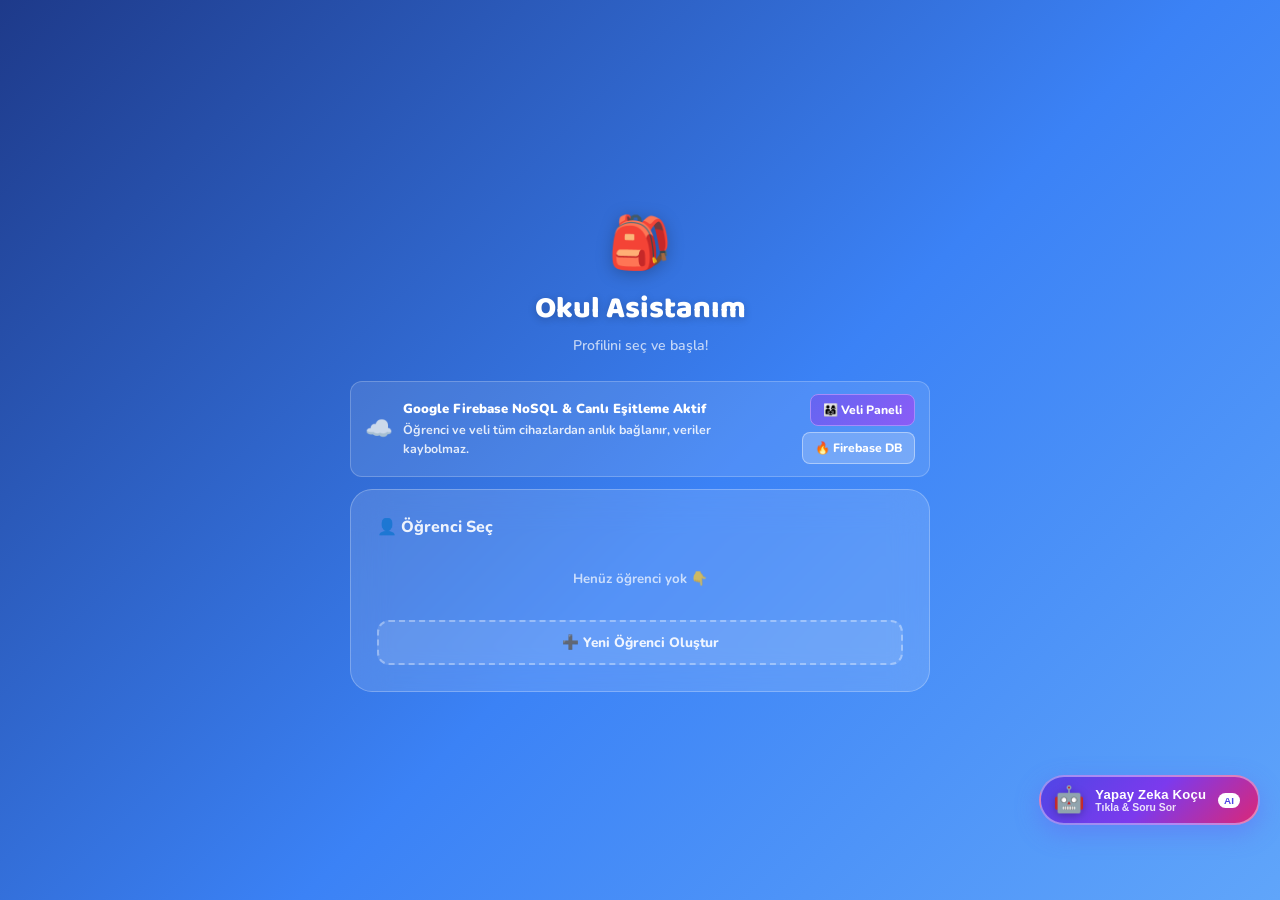
==== commit fd3afa98: "feat: integrate Google Firebase Realtime NoSQL DB with live SSE sync and Parent Live Tracking Dashbo" ====
--- a/index.html
+++ b/index.html
@@ -31,12 +31,12 @@
     <div class="data-notice">
       <span>☁️</span>
       <div>
-        <strong>Bulut NoSQL & Otomatik Eşitleme Aktif</strong>
-        Tüm cihazlarınızdaki öğrenciler internet üzerinden otomatik yüklenir ve eşitlenir.
+        <strong>Google Firebase NoSQL & Canlı Eşitleme Aktif</strong>
+        Öğrenci ve veli tüm cihazlardan anlık bağlanır, veriler kaybolmaz.
       </div>
       <div style="display:flex;gap:6px;margin-left:auto;flex-wrap:wrap;">
-        <button class="notice-imp" onclick="openDatabaseModal()">💾 Veritabanı</button>
-        <button class="notice-imp" onclick="CloudDB.pullFromCloud().then(()=>showToast('☁️ Buluttan eşitlendi!','success'))">🔄 Eşitle</button>
+        <button class="notice-imp" onclick="openParentModal()" style="background:linear-gradient(135deg,#6366f1,#8b5cf6);border-color:#a78bfa;">👨‍👩‍👧 Veli Paneli</button>
+        <button class="notice-imp" onclick="openDatabaseModal('cloud')">🔥 Firebase DB</button>
       </div>
     </div>
     <div class="glass-card">
@@ -84,7 +84,8 @@
   <header class="app-header">
     <div class="ah-logo">🎒 Okul Asistanım</div>
     <div class="ah-right">
-      <button class="btn-db-header" onclick="openDatabaseModal()" title="Veritabanı & İşlem Kütüğü (IndexedDB)">💾 <span>Veritabanı</span></button>
+      <button class="btn-parent-header" onclick="openParentModal()" title="Veli Canlı Takip Paneli">👨‍👩‍👧 <span>Veli Paneli</span></button>
+      <button class="btn-db-header" onclick="openDatabaseModal('cloud')" title="Firebase Bulut & Veritabanı">🔥 <span>Firebase DB</span></button>
       <button class="pp-trigger" onclick="openProfile()">
         <span id="ahAvatar" class="ah-av"></span>
         <span id="ahName" class="ah-name"></span>
@@ -261,7 +262,6 @@
 <!-- TOAST -->
 <div id="toastWrap" class="toast-wrap"></div>
 
-<script src="https://js.puter.com/v2/"></script>
 <script src="db.js"></script>
 <script src="cloud-db.js"></script>
 <script src="app.js"></script>
--- a/styles.css
+++ b/styles.css
@@ -898,3 +898,192 @@
   margin-top: 2px;
 }
 
+/* 👨‍👩‍👧 PARENT LIVE TRACKING PANEL STYLES */
+.btn-parent-header {
+  padding: 7px 12px;
+  border-radius: 9px;
+  border: 1.5px solid #8b5cf6;
+  background: rgba(139, 92, 246, 0.12);
+  color: #6d28d9;
+  font-family: 'Nunito', sans-serif;
+  font-size: 0.78rem;
+  font-weight: 800;
+  cursor: pointer;
+  display: flex;
+  align-items: center;
+  gap: 5px;
+  transition: var(--t);
+}
+.btn-parent-header:hover {
+  background: rgba(139, 92, 246, 0.22);
+  transform: translateY(-1px);
+}
+.parent-container {
+  display: flex;
+  flex-direction: column;
+  gap: 12px;
+  max-height: 75vh;
+  overflow-y: auto;
+  font-size: 0.8rem;
+  padding-right: 2px;
+}
+.parent-banner {
+  background: linear-gradient(135deg, #4f46e5 0%, #7c3aed 100%);
+  color: #fff;
+  border-radius: 14px;
+  padding: 14px 16px;
+  box-shadow: 0 4px 16px rgba(124, 58, 237, 0.2);
+  display: flex;
+  flex-direction: column;
+  gap: 8px;
+}
+.parent-banner-top {
+  display: flex;
+  justify-content: space-between;
+  align-items: center;
+  flex-wrap: wrap;
+  gap: 8px;
+}
+.parent-banner-title {
+  font-family: 'Baloo 2', cursive;
+  font-size: 1.25rem;
+  font-weight: 800;
+  display: flex;
+  align-items: center;
+  gap: 6px;
+}
+.parent-live-tag {
+  background: rgba(16, 185, 129, 0.35);
+  border: 1.5px solid #34d399;
+  color: #ecfdf5;
+  font-size: 0.68rem;
+  font-weight: 900;
+  padding: 3px 8px;
+  border-radius: 50px;
+  display: inline-flex;
+  align-items: center;
+  gap: 4px;
+}
+.parent-live-tag::before {
+  content: '';
+  width: 6px;
+  height: 6px;
+  background: #10b981;
+  border-radius: 50%;
+  box-shadow: 0 0 8px #10b981;
+  animation: pulseDot 1.5s infinite;
+}
+@keyframes pulseDot {
+  0% { transform: scale(0.9); opacity: 0.7; }
+  50% { transform: scale(1.3); opacity: 1; }
+  100% { transform: scale(0.9); opacity: 0.7; }
+}
+.parent-stu-chips {
+  display: flex;
+  gap: 6px;
+  flex-wrap: wrap;
+  margin-top: 4px;
+}
+.parent-chip {
+  background: rgba(255, 255, 255, 0.16);
+  border: 1.5px solid rgba(255, 255, 255, 0.3);
+  color: #fff;
+  border-radius: 20px;
+  padding: 5px 12px;
+  font-size: 0.74rem;
+  font-weight: 800;
+  cursor: pointer;
+  transition: var(--t);
+  display: flex;
+  align-items: center;
+  gap: 5px;
+}
+.parent-chip:hover, .parent-chip.active {
+  background: #fff;
+  color: #4f46e5;
+  border-color: #fff;
+  transform: translateY(-1px);
+}
+.parent-sec-grid {
+  display: grid;
+  grid-template-columns: repeat(auto-fit, minmax(260px, 1fr));
+  gap: 12px;
+}
+.parent-card {
+  background: #fff;
+  border: 1.5px solid var(--bdr);
+  border-radius: 12px;
+  padding: 12px 14px;
+  box-shadow: 0 2px 10px rgba(0,0,0,0.03);
+  display: flex;
+  flex-direction: column;
+  gap: 8px;
+}
+.parent-card-h {
+  display: flex;
+  align-items: center;
+  justify-content: space-between;
+  font-weight: 800;
+  font-size: 0.84rem;
+  color: #1e293b;
+  border-bottom: 1px solid #f1f5f9;
+  padding-bottom: 6px;
+}
+.parent-badge-count {
+  background: #e0e7ff;
+  color: #3730a3;
+  font-size: 0.68rem;
+  font-weight: 900;
+  padding: 2px 7px;
+  border-radius: 50px;
+}
+.parent-cur-lesson-box {
+  background: #f0fdf4;
+  border: 1.5px solid #86efac;
+  border-radius: 10px;
+  padding: 10px;
+  display: flex;
+  align-items: center;
+  gap: 10px;
+}
+.parent-cur-lesson-icon {
+  font-size: 1.6rem;
+}
+.parent-list-empty {
+  font-size: 0.74rem;
+  color: var(--muted);
+  font-weight: 700;
+  text-align: center;
+  padding: 10px 4px;
+}
+.parent-hw-item {
+  display: flex;
+  align-items: center;
+  justify-content: space-between;
+  padding: 7px 9px;
+  background: #f8faff;
+  border: 1px solid var(--bdr);
+  border-radius: 8px;
+  font-size: 0.74rem;
+  font-weight: 700;
+}
+.parent-hw-item.overdue {
+  background: #fef2f2;
+  border-color: #fecaca;
+  color: #991b1b;
+}
+.parent-hw-item.done {
+  background: #f0fdf4;
+  border-color: #bbf7d0;
+  color: #166534;
+  text-decoration: line-through;
+  opacity: 0.8;
+}
+.parent-ai-box {
+  background: linear-gradient(135deg, #faf5ff 0%, #f3e8ff 100%);
+  border: 1.5px solid #d8b4fe;
+  border-radius: 12px;
+  padding: 12px 14px;
+}
+
+
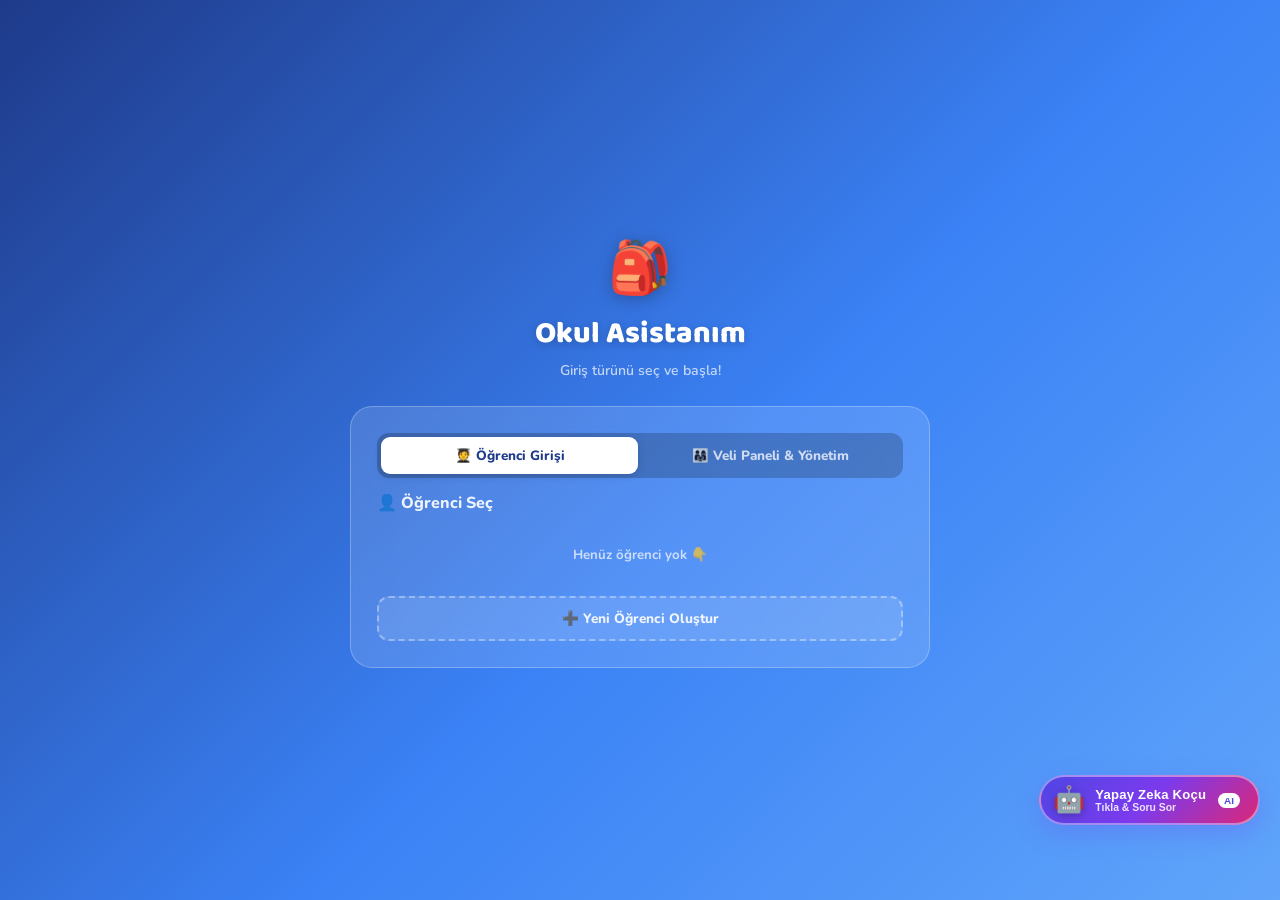
==== commit 57b5c227: "feat: implement Parent Admin Panel with role switching, full CRUD management, and student-based last" ====
--- a/index.html
+++ b/index.html
@@ -25,30 +25,55 @@
 <!-- ── LOGIN ── -->
 <div id="scr-login" class="screen active">
   <div class="login-wrap">
-    <div class="login-logo"><span class="logo-icon">🎒</span><h1>Okul Asistanım</h1><p>Profilini seç ve başla!</p></div>
-
-    <!-- Data safety notice -->
-    <div class="data-notice">
-      <span>☁️</span>
-      <div>
-        <strong>Google Firebase NoSQL & Canlı Eşitleme Aktif</strong>
-        Öğrenci ve veli tüm cihazlardan anlık bağlanır, veriler kaybolmaz.
-      </div>
-      <div style="display:flex;gap:6px;margin-left:auto;flex-wrap:wrap;">
-        <button class="notice-imp" onclick="openParentModal()" style="background:linear-gradient(135deg,#6366f1,#8b5cf6);border-color:#a78bfa;">👨‍👩‍👧 Veli Paneli</button>
-        <button class="notice-imp" onclick="openDatabaseModal('cloud')">🔥 Firebase DB</button>
-      </div>
-    </div>
+    <div class="login-logo"><span class="logo-icon">🎒</span><h1>Okul Asistanım</h1><p>Giriş türünü seç ve başla!</p></div>
+
     <div class="glass-card">
-      <h2 class="card-label">👤 Öğrenci Seç</h2>
-      <div id="studentGrid" class="student-grid"></div>
-      <div id="loginPwSection" class="pw-section">
-        <div class="selected-info"><span id="selAvatar"></span><span id="selName"></span></div>
-        <div class="pw-wrap"><input id="loginPw" type="password" placeholder="Şifreni gir…" onkeydown="if(event.key==='Enter')doLogin()"/><span class="pw-eye" onclick="togglePw('loginPw',this)">👁️</span></div>
-        <div id="loginErr" class="err-msg">❌ Şifre yanlış!</div>
-        <button class="btn-login" onclick="doLogin()">🚀 Giriş Yap</button>
-      </div>
-      <button class="btn-new-student" onclick="showScreen('register')">➕ Yeni Öğrenci Oluştur</button>
+      <!-- Role Switcher -->
+      <div class="role-tabs">
+        <button id="roleTabStudent" class="role-tab active" onclick="switchLoginRole('student')">🧑‍🎓 Öğrenci Girişi</button>
+        <button id="roleTabParent" class="role-tab" onclick="switchLoginRole('parent')">👨‍👩‍👧 Veli Paneli & Yönetim</button>
+      </div>
+
+      <!-- STUDENT LOGIN VIEW -->
+      <div id="loginStudentView">
+        <h2 class="card-label">👤 Öğrenci Seç</h2>
+        <div id="studentGrid" class="student-grid"></div>
+        <div id="loginPwSection" class="pw-section">
+          <div class="selected-info"><span id="selAvatar"></span><span id="selName"></span></div>
+          <div class="pw-wrap"><input id="loginPw" type="password" placeholder="Şifreni gir…" onkeydown="if(event.key==='Enter')doLogin()"/><span class="pw-eye" onclick="togglePw('loginPw',this)">👁️</span></div>
+          <div id="loginErr" class="err-msg">❌ Şifre yanlış!</div>
+          <button class="btn-login" onclick="doLogin()">🚀 Giriş Yap</button>
+        </div>
+        <button class="btn-new-student" onclick="showScreen('register')">➕ Yeni Öğrenci Oluştur</button>
+      </div>
+
+      <!-- PARENT LOGIN VIEW -->
+      <div id="loginParentView" style="display:none;">
+        <h2 class="card-label" style="display:flex;justify-content:space-between;align-items:center;">
+          <span>👨‍👩‍👧 Kayıtlı Öğrenciler & Durum</span>
+          <span style="font-size:.7rem;opacity:.8;font-weight:600;">Firebase Canlı Eşitleme</span>
+        </h2>
+        <div id="parentStudentPreviewList" class="parent-stu-preview-list"></div>
+        
+        <div id="parentPwSection" style="margin-top:10px;">
+          <label class="fl" style="margin-top:0;">Veli Şifresi <span style="font-weight:600;opacity:.65;font-size:.7rem">(isteğe bağlı)</span></label>
+          <div class="pw-wrap">
+            <input id="parentPw" type="password" class="field" placeholder="Varsayılan: Şifresiz giriş" onkeydown="if(event.key==='Enter')doParentLogin()"/>
+            <span class="pw-eye" onclick="togglePw('parentPw',this)">👁️</span>
+          </div>
+          <div id="parentLoginErr" class="err-msg">❌ Veli şifresi yanlış!</div>
+        </div>
+
+        <button class="btn-login" style="background:linear-gradient(135deg,#4f46e5,#7c3aed);color:#fff;" onclick="doParentLogin()">
+          🚀 Veli Yönetim Paneline Giriş Yap
+        </button>
+
+        <div style="display:grid;grid-template-columns:1fr 1fr;gap:8px;margin-top:8px;">
+          <button class="btn-new-student" style="margin-top:0;" onclick="showScreen('register')">➕ Yeni Öğrenci</button>
+          <button class="btn-new-student" style="margin-top:0;" onclick="CloudDB.pullFromCloud().then(()=>renderLoginScreen())">🔄 Şimdi Eşitle</button>
+        </div>
+      </div>
+
     </div>
   </div>
 </div>
@@ -84,17 +109,22 @@
   <header class="app-header">
     <div class="ah-logo">🎒 Okul Asistanım</div>
     <div class="ah-right">
-      <button class="btn-parent-header" onclick="openParentModal()" title="Veli Canlı Takip Paneli">👨‍👩‍👧 <span>Veli Paneli</span></button>
+      <!-- Child switcher dropdown when in Parent Admin mode -->
+      <select id="parentChildSelect" class="parent-header-select" style="display:none;" onchange="parentSwitchStudent(this.value)" title="Yönetilen Öğrenciyi Değiştir"></select>
+      <button id="btnParentReport" class="btn-parent-header" onclick="openParentModal()" title="Veli Canlı Takip Paneli">👨‍👩‍👧 <span>Veli Raporu</span></button>
       <button class="btn-db-header" onclick="openDatabaseModal('cloud')" title="Firebase Bulut & Veritabanı">🔥 <span>Firebase DB</span></button>
-      <button class="pp-trigger" onclick="openProfile()">
+      <button id="btnProfileTrigger" class="pp-trigger" onclick="openProfile()">
         <span id="ahAvatar" class="ah-av"></span>
         <span id="ahName" class="ah-name"></span>
         <span class="pp-arrow">▾</span>
       </button>
       <button class="btn-backup" onclick="exportData()" title="Tüm verileri yedekle">💾 Yedek Al</button>
-      <button class="btn-logout" onclick="doLogout()">Çıkış</button>
+      <button id="btnLogout" class="btn-logout" onclick="doLogout()">Çıkış</button>
     </div>
   </header>
+
+  <!-- Parent Admin Status Banner (shown only when IS_PARENT_MODE = true) -->
+  <div id="parentAdminBanner" class="parent-admin-banner" style="display:none;"></div>
 
   <div class="tab-area">
 
--- a/styles.css
+++ b/styles.css
@@ -49,6 +49,140 @@
 .btn-login:hover{background:#e0e7ff;transform:translateY(-1px)}
 .btn-new-student{width:100%;padding:11px;background:rgba(255,255,255,.1);color:rgba(255,255,255,.9);border:2px dashed rgba(255,255,255,.35);border-radius:12px;font-family:'Nunito',sans-serif;font-size:.85rem;font-weight:800;cursor:pointer;transition:var(--t);display:flex;align-items:center;justify-content:center;gap:8px;margin-top:8px}
 .btn-new-student:hover{background:rgba(255,255,255,.2);border-color:rgba(255,255,255,.6)}
+
+/* role switcher on login */
+.role-tabs {
+  display: flex;
+  background: rgba(0, 0, 0, 0.2);
+  padding: 4px;
+  border-radius: 12px;
+  margin-bottom: 14px;
+  gap: 4px;
+}
+.role-tab {
+  flex: 1;
+  padding: 9px 8px;
+  border: none;
+  background: transparent;
+  color: rgba(255, 255, 255, 0.75);
+  font-family: 'Nunito', sans-serif;
+  font-size: 0.84rem;
+  font-weight: 800;
+  border-radius: 9px;
+  cursor: pointer;
+  transition: var(--t);
+  text-align: center;
+}
+.role-tab:hover {
+  color: #fff;
+}
+.role-tab.active {
+  background: #fff;
+  color: #1e3a8a;
+  box-shadow: 0 2px 8px rgba(0,0,0,0.15);
+}
+
+.parent-stu-preview-list {
+  display: flex;
+  flex-direction: column;
+  gap: 8px;
+  margin-bottom: 14px;
+  max-height: 240px;
+  overflow-y: auto;
+}
+.parent-stu-preview-item {
+  background: rgba(255, 255, 255, 0.12);
+  border: 1px solid rgba(255, 255, 255, 0.25);
+  border-radius: 12px;
+  padding: 10px 12px;
+  display: flex;
+  align-items: center;
+  gap: 10px;
+}
+.parent-stu-av {
+  font-size: 1.8rem;
+  flex-shrink: 0;
+}
+.parent-stu-info {
+  flex: 1;
+  min-width: 0;
+}
+.parent-stu-name {
+  color: #fff;
+  font-weight: 800;
+  font-size: 0.86rem;
+  display: flex;
+  align-items: center;
+  gap: 6px;
+}
+.parent-stu-grade {
+  font-size: 0.7rem;
+  opacity: 0.8;
+  font-weight: 700;
+}
+.parent-stu-sync {
+  font-size: 0.68rem;
+  font-weight: 700;
+  margin-top: 2px;
+  display: flex;
+  align-items: center;
+  gap: 4px;
+}
+.sync-badge-ok {
+  color: #86efac;
+}
+.sync-badge-warn {
+  color: #fde047;
+}
+.sync-badge-alert {
+  color: #fca5a5;
+  font-weight: 800;
+}
+
+/* Parent Admin Header & Banner */
+.parent-header-select {
+  padding: 5px 9px;
+  background: rgba(255, 255, 255, 0.2);
+  border: 1.5px solid rgba(255, 255, 255, 0.4);
+  color: #fff;
+  border-radius: 8px;
+  font-family: 'Nunito', sans-serif;
+  font-size: 0.78rem;
+  font-weight: 800;
+  outline: none;
+  cursor: pointer;
+}
+.parent-header-select option {
+  background: #1e3a8a;
+  color: #fff;
+}
+.parent-admin-banner {
+  background: linear-gradient(135deg, #4338ca 0%, #6366f1 100%);
+  color: #fff;
+  padding: 8px 16px;
+  display: flex;
+  align-items: center;
+  justify-content: space-between;
+  gap: 10px;
+  font-size: 0.76rem;
+  font-weight: 700;
+  box-shadow: 0 2px 8px rgba(0,0,0,0.1);
+  flex-wrap: wrap;
+}
+.parent-admin-banner-left {
+  display: flex;
+  align-items: center;
+  gap: 8px;
+}
+.parent-admin-banner-badge {
+  background: #fbbf24;
+  color: #78350f;
+  font-size: 0.65rem;
+  font-weight: 900;
+  padding: 2px 7px;
+  border-radius: 50px;
+  text-transform: uppercase;
+}
 
 /* data safety notice on login */
 .data-notice{display:flex;align-items:center;gap:10px;background:rgba(255,255,255,.1);border:1.5px solid rgba(255,255,255,.22);border-radius:12px;padding:12px 14px;margin-bottom:12px;font-size:.78rem;font-weight:700;color:rgba(255,255,255,.85);line-height:1.45}
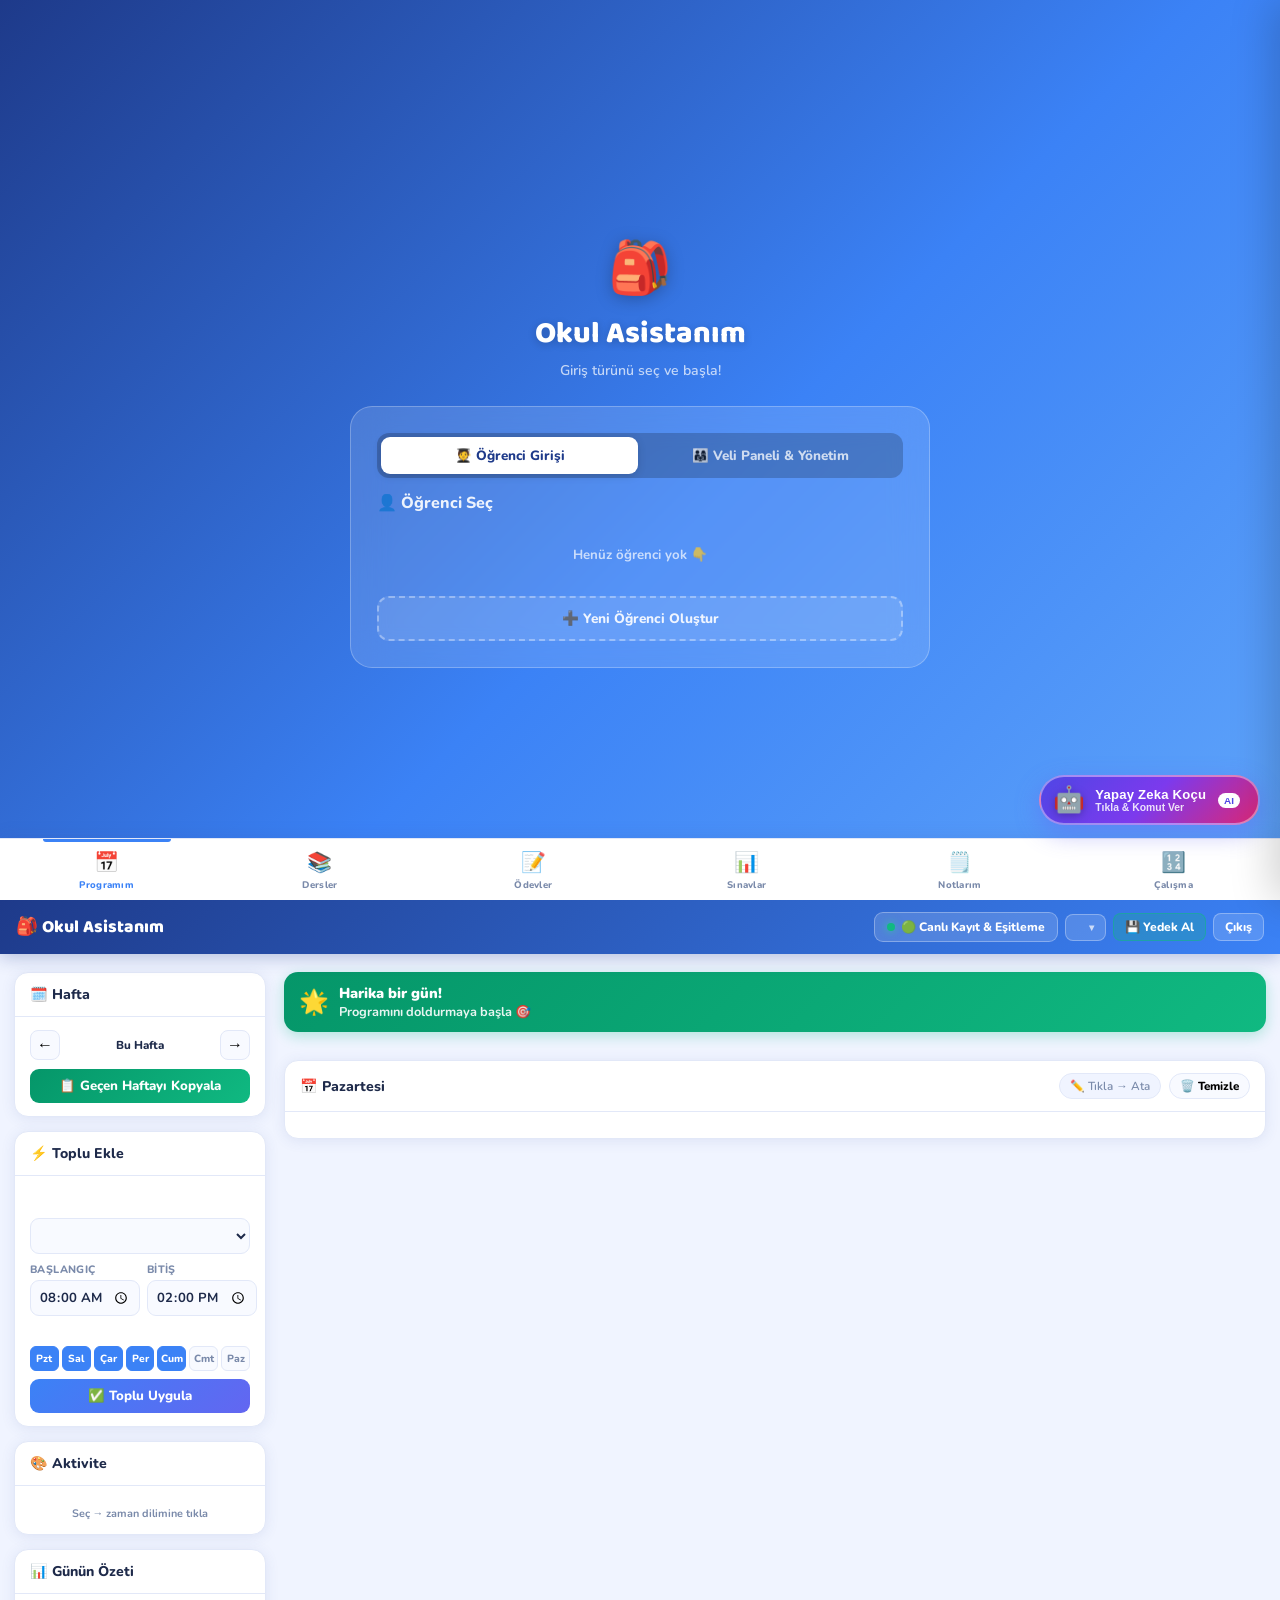
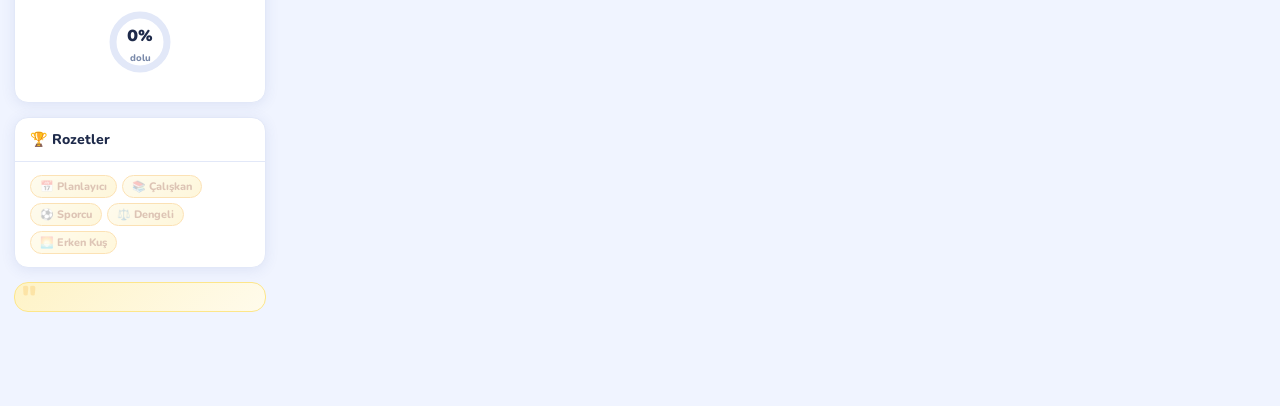
==== commit 4cd24420: "Fix mobile header overflow, safe area insets, and improve mobile responsive layout" ====
--- a/index.html
+++ b/index.html
@@ -111,8 +111,12 @@
     <div class="ah-right">
       <!-- Child switcher dropdown when in Parent Admin mode -->
       <select id="parentChildSelect" class="parent-header-select" style="display:none;" onchange="parentSwitchStudent(this.value)" title="Yönetilen Öğrenciyi Değiştir"></select>
-      <button id="btnParentReport" class="btn-parent-header" onclick="openParentModal()" title="Veli Canlı Takip Paneli">👨‍👩‍👧 <span>Veli Raporu</span></button>
-      <button class="btn-db-header" onclick="openDatabaseModal('cloud')" title="Firebase Bulut & Veritabanı">🔥 <span>Firebase DB</span></button>
+      <!-- Single Live Sync & Backup Button -->
+      <button id="cloudSyncHeaderBadge" class="btn-cloud-status status-synced" onclick="openDatabaseModal('cloud')" title="Canlı Kayıt, Eşitleme & Yedekleme İşlemleri">
+        <span class="cloud-dot"></span>
+        <span class="cloud-text-full">🟢 Canlı Kayıt & Eşitleme</span>
+        <span class="cloud-text-short">🟢 Canlı</span>
+      </button>
       <button id="btnProfileTrigger" class="pp-trigger" onclick="openProfile()">
         <span id="ahAvatar" class="ah-av"></span>
         <span id="ahName" class="ah-name"></span>
--- a/styles.css
+++ b/styles.css
@@ -200,19 +200,38 @@
 .av-opt:hover,.av-opt.sel{background:rgba(255,255,255,.3);border-color:#fff;transform:scale(1.1)}
 
 /* ── APP ── */
-#scr-app{background:var(--bg)}
-.app-header{background:linear-gradient(135deg,#1e3a8a,#3b82f6);color:#fff;height:58px;display:flex;align-items:center;padding:0 18px;gap:10px;box-shadow:0 3px 18px rgba(30,58,138,.3);position:sticky;top:0;z-index:50;flex-shrink:0}
-.ah-logo{font-family:'Baloo 2',cursive;font-size:1.1rem;font-weight:800}
-.ah-right{margin-left:auto;display:flex;align-items:center;gap:8px}
-.ah-av{font-size:1.3rem}
-.ah-name{font-size:.8rem;font-weight:800;opacity:.9}
-.btn-logout{background:rgba(255,255,255,.15);border:1.5px solid rgba(255,255,255,.3);color:#fff;border-radius:8px;padding:5px 11px;font-family:'Nunito',sans-serif;font-size:.76rem;font-weight:800;cursor:pointer;transition:var(--t)}
+#scr-app{background:var(--bg);min-height:100vh;display:flex;flex-direction:column;width:100%;overflow-x:hidden;}
+.app-header{
+  background:linear-gradient(135deg,#1e3a8a,#3b82f6);
+  color:#fff;
+  min-height:54px;
+  height:auto;
+  display:flex;
+  align-items:center;
+  justify-content:space-between;
+  padding:max(8px, env(safe-area-inset-top, 8px)) 16px 8px 16px;
+  gap:8px;
+  box-shadow:0 3px 18px rgba(30,58,138,.3);
+  position:sticky;
+  top:0;
+  z-index:100;
+  flex-shrink:0;
+  width:100%;
+  box-sizing:border-box;
+}
+.ah-logo{font-family:'Baloo 2',cursive;font-size:1.1rem;font-weight:800;white-space:nowrap;flex-shrink:0;}
+.ah-right{margin-left:auto;display:flex;align-items:center;gap:7px;flex-shrink:0;}
+.ah-av{font-size:1.25rem;flex-shrink:0;}
+.ah-name{font-size:.8rem;font-weight:800;opacity:.9;white-space:nowrap;}
+.cloud-text-full{display:inline;}
+.cloud-text-short{display:none;}
+.btn-logout{background:rgba(255,255,255,.15);border:1.5px solid rgba(255,255,255,.3);color:#fff;border-radius:8px;padding:5px 11px;font-family:'Nunito',sans-serif;font-size:.76rem;font-weight:800;cursor:pointer;transition:var(--t);white-space:nowrap;}
 .btn-logout:hover{background:rgba(255,255,255,.25)}
-.btn-backup{background:rgba(16,185,129,.25);border:1.5px solid rgba(16,185,129,.5);color:#fff;border-radius:8px;padding:5px 11px;font-family:'Nunito',sans-serif;font-size:.76rem;font-weight:800;cursor:pointer;transition:var(--t)}
+.btn-backup{background:rgba(16,185,129,.25);border:1.5px solid rgba(16,185,129,.5);color:#fff;border-radius:8px;padding:5px 11px;font-family:'Nunito',sans-serif;font-size:.76rem;font-weight:800;cursor:pointer;transition:var(--t);white-space:nowrap;}
 .btn-backup:hover{background:rgba(16,185,129,.4)}
-.tab-area{flex:1;overflow-y:auto;padding-bottom:72px}
+.tab-area{flex:1;overflow-y:auto;padding-bottom:calc(76px + env(safe-area-inset-bottom, 0px));width:100%;box-sizing:border-box;}
 .tab-panel{display:none}.tab-panel.active{display:block}
-.bot-nav{position:fixed;bottom:0;left:0;right:0;height:66px;background:var(--surf);border-top:1.5px solid var(--bdr);display:flex;z-index:50;box-shadow:0 -3px 16px rgba(60,80,160,.09)}
+.bot-nav{position:fixed;bottom:0;left:0;right:0;height:calc(62px + env(safe-area-inset-bottom, 0px));padding-bottom:env(safe-area-inset-bottom, 0px);background:var(--surf);border-top:1.5px solid var(--bdr);display:flex;z-index:90;box-shadow:0 -3px 16px rgba(60,80,160,.09);box-sizing:border-box;}
 .ni{flex:1;display:flex;flex-direction:column;align-items:center;justify-content:center;gap:2px;border:none;background:transparent;font-family:'Nunito',sans-serif;cursor:pointer;position:relative;transition:var(--t)}
 .ni:hover{background:#f8faff}
 .ni span{font-size:1.25rem}
@@ -518,9 +537,130 @@
 .mfg label{display:block;font-size:.71rem;font-weight:800;color:var(--muted);text-transform:uppercase;letter-spacing:.4px;margin-bottom:5px}
 
 /* ── RESPONSIVE ── */
-@media(max-width:820px){.sched-layout{grid-template-columns:1fr}.sched-side{display:grid;grid-template-columns:1fr 1fr;gap:12px}}
-@media(max-width:540px){.sched-side{grid-template-columns:1fr}.m2{grid-template-columns:1fr}}
-@media print{#scr-login,#scr-register{display:none!important}.app-header,.bot-nav,.toast-wrap,.overlay,.sched-side{display:none!important}#scr-app{display:block}#tab-schedule{display:block!important}.sched-layout{display:block}}
+@media (max-width: 820px) {
+  .sched-layout { grid-template-columns: 1fr; }
+  .sched-side { display: grid; grid-template-columns: 1fr 1fr; gap: 12px; }
+}
+
+@media (max-width: 640px) {
+  .app-header {
+    padding: max(6px, env(safe-area-inset-top, 6px)) 8px 6px 8px;
+    gap: 4px;
+    min-height: 48px;
+  }
+  .ah-logo {
+    font-size: 0.94rem;
+    max-width: 135px;
+    overflow: hidden;
+    text-overflow: ellipsis;
+    white-space: nowrap;
+  }
+  .ah-right {
+    gap: 4px;
+  }
+  .cloud-text-full {
+    display: none;
+  }
+  .cloud-text-short {
+    display: inline;
+  }
+  .btn-cloud-status {
+    padding: 4px 7px;
+    font-size: 0.72rem;
+  }
+  .btn-backup {
+    display: none;
+  }
+  .ah-name {
+    display: none;
+  }
+  .pp-trigger {
+    padding: 4px 6px;
+    gap: 3px;
+  }
+  .btn-logout {
+    padding: 4px 7px;
+    font-size: 0.72rem;
+  }
+  .parent-header-select {
+    max-width: 88px;
+    font-size: 0.7rem;
+    padding: 3px 5px;
+  }
+  .sched-side {
+    grid-template-columns: 1fr;
+  }
+  .m2 {
+    grid-template-columns: 1fr;
+  }
+  .tab-inner {
+    padding: 12px 8px;
+  }
+  .sched-layout {
+    padding: 10px 6px;
+    gap: 10px;
+  }
+  .dtab {
+    min-width: 44px;
+    padding: 5px 2px;
+  }
+  .filter-bar {
+    gap: 4px;
+    margin-bottom: 10px;
+  }
+  .fb {
+    padding: 4px 9px;
+    font-size: 0.72rem;
+  }
+  .ai-bot-fab {
+    bottom: calc(70px + env(safe-area-inset-bottom, 0px));
+    right: 10px;
+    padding: 7px 11px;
+    gap: 6px;
+  }
+  .ai-fab-title {
+    font-size: 0.74rem;
+  }
+  .ai-fab-sub {
+    display: none;
+  }
+  .ai-bot-drawer {
+    right: 6px;
+    left: 6px;
+    width: auto;
+    max-width: none;
+    bottom: calc(130px + env(safe-area-inset-bottom, 0px));
+    height: 490px;
+    max-height: calc(100vh - 155px);
+    border-radius: 18px;
+  }
+}
+
+@media (max-width: 400px) {
+  .ah-logo {
+    font-size: 0.86rem;
+    max-width: 100px;
+  }
+  .btn-cloud-status {
+    padding: 4px 5px;
+    font-size: 0.68rem;
+  }
+  .btn-logout {
+    padding: 4px 5px;
+    font-size: 0.68rem;
+  }
+  .parent-header-select {
+    max-width: 72px;
+  }
+}
+
+@media print {
+  #scr-login, #scr-register { display: none !important; }
+  .app-header, .bot-nav, .toast-wrap, .overlay, .sched-side, .ai-bot-fab, .ai-bot-drawer { display: none !important; }
+  #scr-app { display: block; }
+  #tab-schedule { display: block !important; }
+  .sched-layout { display: block; }
+}
 
 /* ── AI CHATBOT FLOATING BUTTON & DRAWER ── */
 .ai-bot-fab {
@@ -905,14 +1045,14 @@
 
 /* CLOUD NOSQL STATUS BADGE */
 .btn-cloud-status {
-  padding: 6px 11px;
+  padding: 6px 12px;
   border-radius: 9px;
-  border: 1.5px solid var(--bdr);
-  background: #f8faff;
+  border: 1.5px solid rgba(255, 255, 255, 0.3);
+  background: rgba(255, 255, 255, 0.15);
   font-family: 'Nunito', sans-serif;
-  font-size: 0.74rem;
-  font-weight: 800;
-  color: var(--txt);
+  font-size: 0.76rem;
+  font-weight: 800;
+  color: #fff;
   cursor: pointer;
   display: flex;
   align-items: center;
@@ -921,18 +1061,18 @@
 }
 .btn-cloud-status:hover {
   transform: translateY(-1px);
-  background: #eff6ff;
-  border-color: #bfdbfe;
+  background: rgba(255, 255, 255, 0.25);
+  border-color: rgba(255, 255, 255, 0.5);
 }
 .cloud-dot {
-  width: 7px;
-  height: 7px;
+  width: 8px;
+  height: 8px;
   border-radius: 50%;
   background: #34d399;
   flex-shrink: 0;
 }
-.btn-cloud-status.status-synced .cloud-dot { background: #10b981; box-shadow: 0 0 6px rgba(16, 185, 129, 0.6); }
-.btn-cloud-status.status-syncing .cloud-dot { background: #f59e0b; }
+.btn-cloud-status.status-synced .cloud-dot { background: #10b981; box-shadow: 0 0 8px rgba(52, 211, 153, 0.8); }
+.btn-cloud-status.status-syncing .cloud-dot { background: #f59e0b; box-shadow: 0 0 8px rgba(245, 158, 11, 0.8); }
 .btn-cloud-status.status-offline .cloud-dot { background: #94a3b8; }
 .btn-cloud-status.status-error .cloud-dot { background: #ef4444; }
 
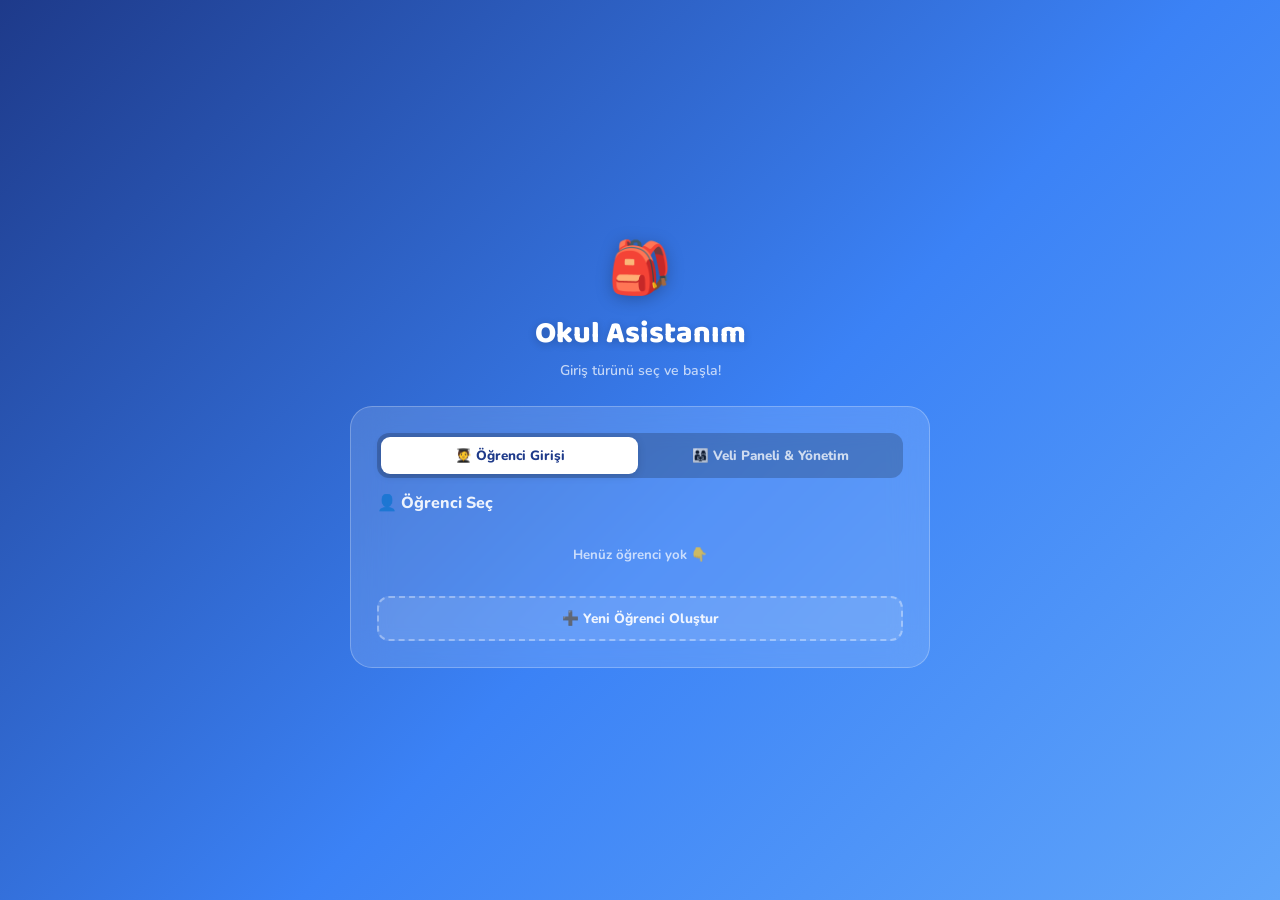
==== commit 1f33b17d: "Fix login screen bleed-through and implement passwordless parent login with optional password creati" ====
--- a/index.html
+++ b/index.html
@@ -55,20 +55,9 @@
         </h2>
         <div id="parentStudentPreviewList" class="parent-stu-preview-list"></div>
         
-        <div id="parentPwSection" style="margin-top:10px;">
-          <label class="fl" style="margin-top:0;">Veli Şifresi <span style="font-weight:600;opacity:.65;font-size:.7rem">(isteğe bağlı)</span></label>
-          <div class="pw-wrap">
-            <input id="parentPw" type="password" class="field" placeholder="Varsayılan: Şifresiz giriş" onkeydown="if(event.key==='Enter')doParentLogin()"/>
-            <span class="pw-eye" onclick="togglePw('parentPw',this)">👁️</span>
-          </div>
-          <div id="parentLoginErr" class="err-msg">❌ Veli şifresi yanlış!</div>
-        </div>
-
-        <button class="btn-login" style="background:linear-gradient(135deg,#4f46e5,#7c3aed);color:#fff;" onclick="doParentLogin()">
-          🚀 Veli Yönetim Paneline Giriş Yap
-        </button>
-
-        <div style="display:grid;grid-template-columns:1fr 1fr;gap:8px;margin-top:8px;">
+        <div id="parentAuthContainer"></div>
+
+        <div style="display:grid;grid-template-columns:1fr 1fr;gap:8px;margin-top:10px;">
           <button class="btn-new-student" style="margin-top:0;" onclick="showScreen('register')">➕ Yeni Öğrenci</button>
           <button class="btn-new-student" style="margin-top:0;" onclick="CloudDB.pullFromCloud().then(()=>renderLoginScreen())">🔄 Şimdi Eşitle</button>
         </div>
--- a/styles.css
+++ b/styles.css
@@ -11,8 +11,16 @@
 ::-webkit-scrollbar{width:5px}::-webkit-scrollbar-thumb{background:#c0c8e0;border-radius:10px}
 
 /* ── SCREENS ── */
-.screen{display:none;min-height:100vh;flex-direction:column}
-.screen.active{display:flex}
+.screen{display:none !important;min-height:100vh;flex-direction:column}
+.screen.active{display:flex !important}
+
+/* Hide AI floating button and drawer on login / register */
+body:has(#scr-login.active) .ai-bot-fab,
+body:has(#scr-register.active) .ai-bot-fab,
+body:has(#scr-login.active) .ai-bot-drawer,
+body:has(#scr-register.active) .ai-bot-drawer {
+  display: none !important;
+}
 
 /* ── LOGIN / REGISTER ── */
 #scr-login,#scr-register{
@@ -200,7 +208,8 @@
 .av-opt:hover,.av-opt.sel{background:rgba(255,255,255,.3);border-color:#fff;transform:scale(1.1)}
 
 /* ── APP ── */
-#scr-app{background:var(--bg);min-height:100vh;display:flex;flex-direction:column;width:100%;overflow-x:hidden;}
+#scr-app{background:var(--bg);min-height:100vh;width:100%;overflow-x:hidden;}
+#scr-app.active{display:flex !important;flex-direction:column;}
 .app-header{
   background:linear-gradient(135deg,#1e3a8a,#3b82f6);
   color:#fff;
